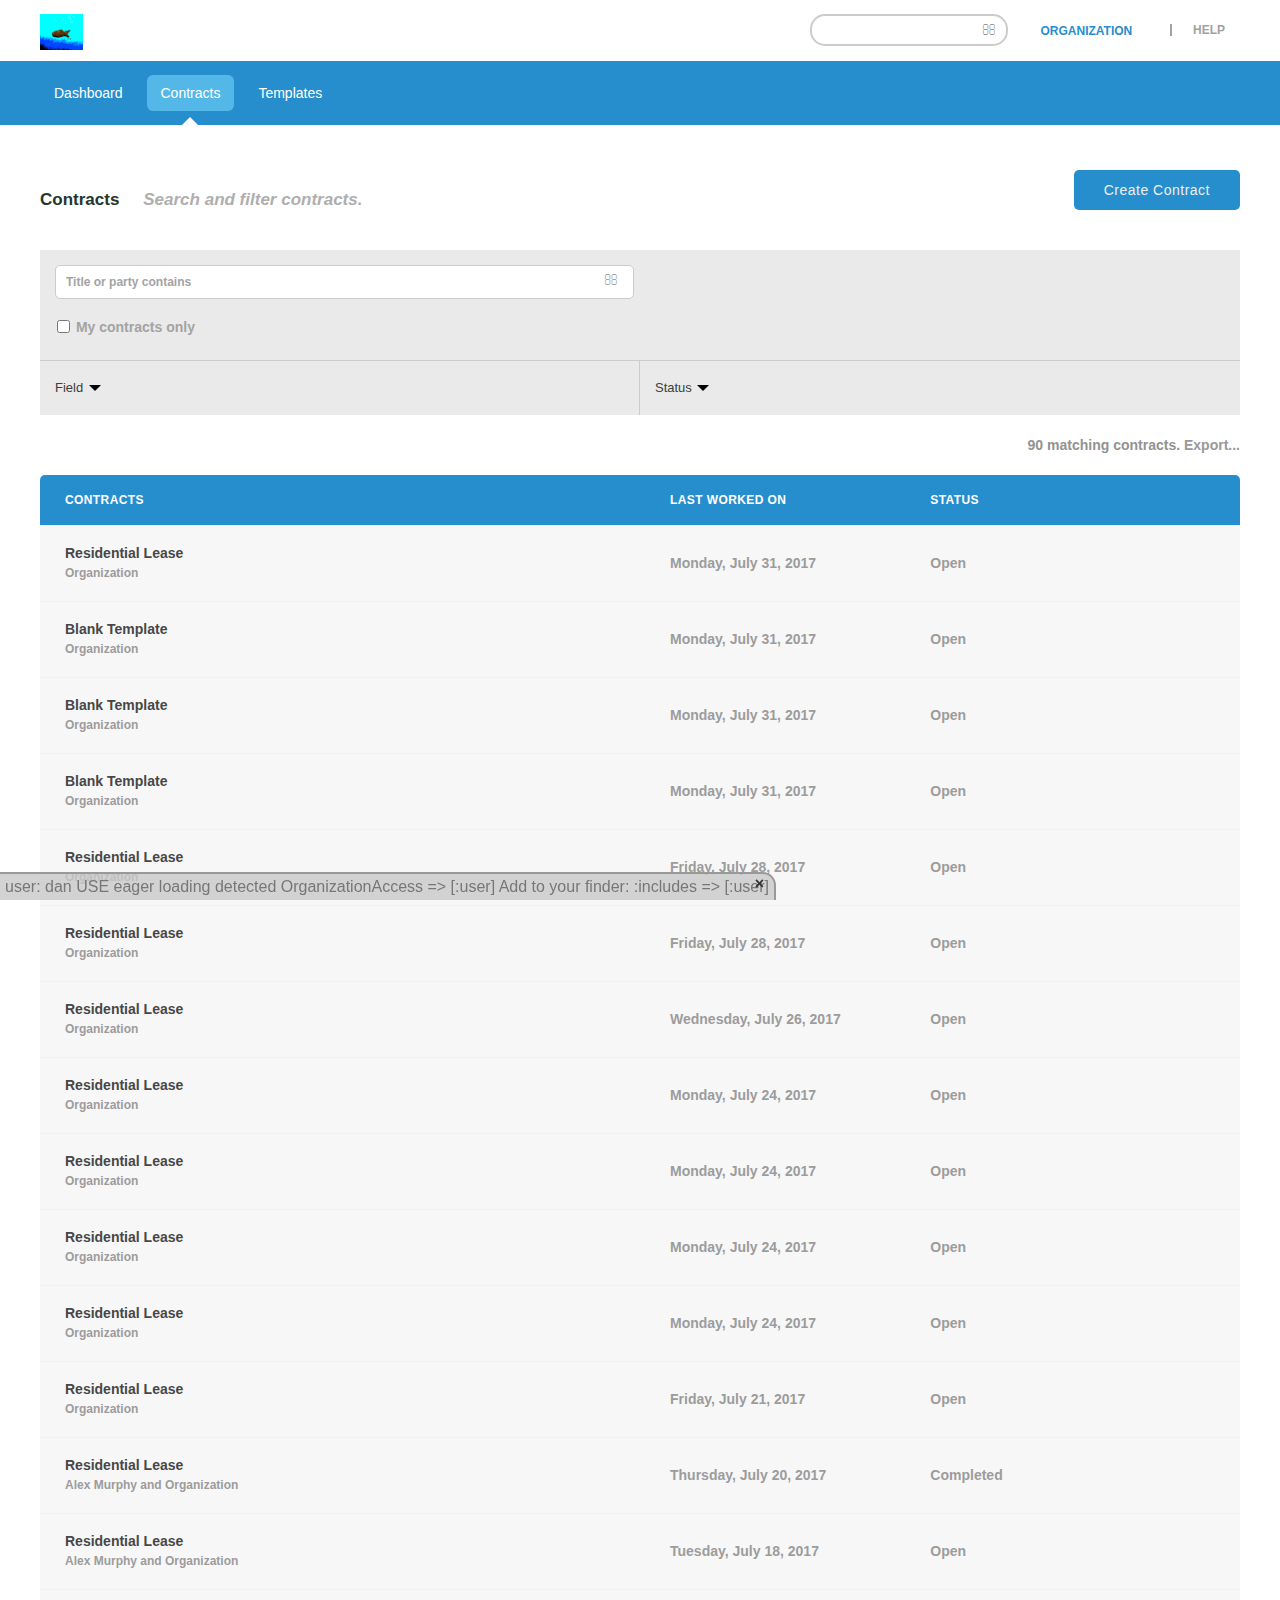
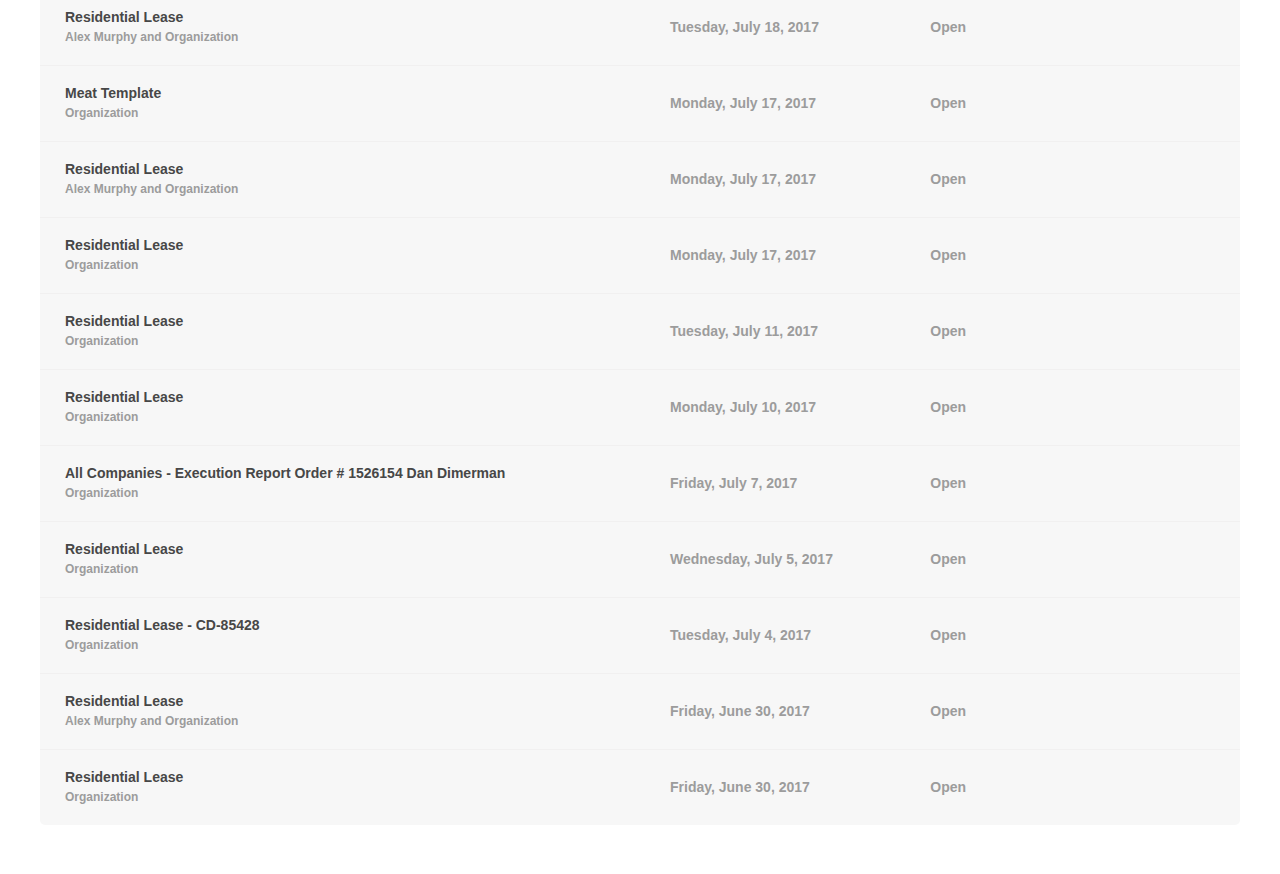
==== contracts.html @ bc1a0eb3 "initial commit" ====
<!DOCTYPE html>
<!-- saved from url=(0031)http://localhost:3000/contracts -->
<html id="ng-app" lang="en" ng-app="contractually" class="ng-scope"><head><meta http-equiv="Content-Type" content="text/html; charset=UTF-8"><style type="text/css">@charset "UTF-8";[ng\:cloak],[ng-cloak],[data-ng-cloak],[x-ng-cloak],.ng-cloak,.x-ng-cloak,.ng-hide{display:none !important;}ng\:form{display:block;}.ng-animate-block-transitions{transition:0s all!important;-webkit-transition:0s all!important;}.ng-hide-add-active,.ng-hide-remove{display:block!important;}</style>

<meta content="IE=Edge,chrome=1" http-equiv="X-UA-Compatible">
<meta content="width=device-width, initial-scale=1.0" name="viewport">
<title>Coupa Contract Collaboration</title>
<meta name="csrf-param" content="authenticity_token">
<meta name="csrf-token" content="5iyw6KSmhMo+k5lxHiqJeVQd/6Vxtf/HXqzZ+9kqFIGAzz+XAUWPQqJP81t6DpCz04HaRT69spn5I6icUEzjyA==">
<!-- Le HTML5 shim, for IE6-8 support of HTML elements -->
<!--[if lt IE 9]>
<script src="/assets/polyfills/ie8-961c6445470745534ad43231abb01e924c5a9e8779dc4fee0d0efc9d87527838.js"></script>
<![endif]-->
<link rel="stylesheet" media="all" href="./contracts_files/application-905937589318bfd2453a304a5d1a0ec7b67118e41635e901e00dc846d35624dd.css">

<!--[if IE 8]><style>.hide-ie8 { display:none !important; }</style><![endif]-->

<style>
  .fa-question-circle { display: none !important; }
</style>
<script>
  window.RAILS_ENV = "development";
</script>

<style>.cke{visibility:hidden;}</style></head>
<body class="" style="">
<script>
//<![CDATA[

        (function() {

          if(window._contractuallyJSON === undefined) {
            window._contractuallyJSON = {};
          }
          window._contractuallyJSON.serialized_feature_flags = {"standalone":false,"create_contract_button":true,"save_share_improvements":false,"default_to_supplier_on_external_invite":true,"accept_reject_changes":true,"r19_private_comments":true};

        })();
      
//]]>
</script>
<style>
  #fields-panel { top: 170px; }
</style>
<div class="header-coupa">
<div class="navbar navbar-top">
<div class="navbar-inner">
<div class="container-fluid">
<a class="brand" href="https://clm-test.coupadev.com/"><img alt="Coupa Contract Collaboration" src="./contracts_files/poopfish.png"></a>
<div class="pull-right">
<ul class="nav">
<li>
<form class="navbar-search ng-pristine ng-valid" action="http://localhost:3000/contracts" accept-charset="UTF-8" method="get"><input name="utf8" type="hidden" value="✓">
<input type="text" name="q" id="q" class="search-query text-padding-icon">
<span class="in-textbox">
<i class="fa fa-search"></i>
</span>
</form>

</li>
<li class="my-gravatar dropdown" id="organization-dropdown">
<a class="dropdown-toggle" data-hover="dropdown" data-toggle="dropdown" href="javascript:void(0)" id="header-menu">
<span id="current-organization-name">Organization</span>
<span class="fa fa-chevron-down"></span>
</a>
<ul aria-labelledby="organizationMenu" class="dropdown-menu pull-right dropdown-highlighted-on-top" role="menu">
<li class="highlighted">
<a class="current-organization" href="http://localhost:3000/contracts#" tabindex="-1">
<span class="fa fa-check"></span>
Organization
</a>
</li>
<li class="divider"></li>
<li>
<a href="http://localhost:3000/admin" tabindex="-1">
<span class="fa fa-glass"></span>
Coupa Support
</a>
</li>
<li>
<a href="http://localhost:3000/users/user_settings" tabindex="-1">
<span class="fa fa-user"></span>
Profile
</a>
</li>
<li>
<a href="http://localhost:3000/organizations/2/organization_settings" tabindex="-1">
<span class="fa fa-cog"></span>
Organization
</a>
</li>
<li>
<a href="http://localhost:3000/logout" tabindex="-1">
<span class="fa fa-power-off"></span>
Log Out
</a>
</li>
</ul>

</li>
<li class="help-divider"></li>
<li class="dropdown" id="help-dropdown">
<a class="dropdown-toggle help" data-hover="dropdown" data-toggle="dropdown" href="javascript:void(0)">
HELP
</a>
<ul class="dropdown-menu pull-right dropdown-highlighted-on-top" role="menu">
<li>
<a target="_blank" href="https://clm-test.coupadev.com/help/auth_link">Coupa Help</a>
</li>
<li>
<a href="https://clm-test.coupadev.com/ask">Ask an Expert</a>
</li>
</ul>
</li>
</ul>
</div>
</div>
</div>
</div>
<div class="navbar navbar-bottom">
<div class="navbar-inner">
<div class="container-fluid">
<ul class="nav links">
<li class="">
<a href="http://localhost:3000/contracts/dashboard">Dashboard</a>
</li>
<li class="active">
<a href="http://localhost:3000/contracts">Contracts</a>
</li>
<li class="">
<a href="http://localhost:3000/templates">Templates</a>
</li>
</ul>
</div>
</div>
</div>
</div>

<div class="content-full" id="content">

<script>
//<![CDATA[

        (function() {

          if(window._contractuallyJSON === undefined) {
            window._contractuallyJSON = {};
          }
          window._contractuallyJSON.serialized_filters = [];

        })();
      
//]]>
</script>
<div ng-controller="ContractsIndexCtrl" class="ng-scope">
<div alerts="alerts" class="ng-isolate-scope"><!-- ngRepeat: alert in alerts.alerts --></div>
<div class="row-fluid">
<div class="span8">
<div class="header-with-info">
<h1>Contracts</h1>
<h2>Search and filter contracts.</h2>
</div>
</div>
<div class="span4 text-right">
<a class="btn btn-primary" id="new-contract-button" href="http://localhost:3000/templates/select">Create Contract</a>

</div>
</div>
<div class="filters">
<div class="row-fluid">
<div class="span10">
<div class="filter-row filter-tag-row ng-hide" ng-show="(currentFilterSet.filters | doesNotMatch:&#39;my_contracts&#39;:&#39;criteria_type&#39;).length">
<!-- ngRepeat: condition in (currentFilterSet.filters | doesNotMatch:'my_contracts':'criteria_type') -->
<a class="btn btn-danger btn-clear ng-hide" ng-click="removeAllConditions()" ng-show="currentFilterSet.filters.length &gt; 1">
Clear
</a>
<span bootstrap-dropdown="" class="save-filter ng-scope" filter-saver=""><span class="dropdown" ng-show="currentFilterSet.filters.length">
<a class="btn btn-primary btn-save dropdown-toggle ng-binding" data-click="dropdown" data-toggle="dropdown" href="javascript:void(0)">
Save
</a>
<ul class="dropdown-menu" id="save-filter-ui" role="menu">
<li class="no-link">
<form ng-submit="saveCurrent();" class="ng-pristine ng-invalid ng-invalid-required">
<label class="ng-binding">
Save current filter (1 conditions)
</label>
<input name="newFilterSetName" ng-model="newFilterSet.name" ng-required="true" placeholder="Filter name" type="text" class="ng-pristine ng-invalid ng-invalid-required" required="required">
<button class="btn btn-primary btn-small ng-binding" type="submit">Save</button>
<label class="ng-binding">
<input class="alert ng-pristine ng-valid" ng-model="newFilterSet.alert" type="checkbox">
Alert me when new contracts match this filter
</label>
</form>
</li>
</ul>
</span></span>
</div>
<div class="search-row">
<div class="filter-cell">
<span ng-show="loadingTracker.active()" class="ng-hide">
<img alt="Loading..." class="ajax-loader" src="./contracts_files/ajax-loader-white-43a526a07a078d736e5c9d67d8479dd54072b7e5c6ddd2cd466f86a086e49ef5.gif">
</span>
<span ng-show="!loadingTracker.active()" class="">
<i class="fa fa-search"></i>
</span>
<span action="add" add-condition="addCondition(condition)" class="pull-left text-search ng-isolate-scope" placeholder="Title or party contains" text-search=""><form ng-submit="submit()" class="ng-pristine ng-valid">
<input class="contracts-search-text text-padding-icon ng-pristine ng-valid" id="contracts-search-text" ng-model="searchString" placeholder="Title or party contains" type="text">
<button class="btn btn-primary btn-small ng-hide" ng-show="action == &#39;edit&#39;" type="submit">
Apply
</button>
</form></span>
</div>
<div class="my-contracts-filter ng-isolate-scope" get-singleton-condition="getSingletonCondition(type)" my-contracts-filter="" ontoggle="loadContracts" update-singleton-condition="updateSingletonCondition(type,condition)"><div class="my-contracts highlight" ng-click="toggle()">
<input name="my-contracts" ng-checked="condition.value" type="checkbox">
<label class="ng-binding">My contracts only</label>
<a class="icon-top-right" href="http://support.contractual.ly/article/204-how-do-i-filter-the-contracts-list-to-show-my-contracts" target="_blank">
<span class="fa fa-question-circle"></span>
</a>
</div></div>
</div>
</div>
<div class="span2">
<div bootstrap-dropdown="" class="filter-list pull-right ng-scope ng-hide" filter-chooser="" ng-show="savedFilterSets.length"><span class="dropdown ng-hide" ng-show="savedFilterSets.length">
<a class="dropdown-toggle" data-hover="dropdown" data-toggle="dropdown" href="javascript:void(0)">
<span class="ng-binding">Saved filters</span>
<span class="fa fa-chevron-down"></span>
</a>
<ul class="dropdown-menu pull-right" id="saved-filter-list" role="menu">
<!-- ngRepeat: filterSet in savedFilterSets | orderBy:'name' -->
</ul>
</span></div>
</div>
</div>
<div class="filter-row-seperator"></div>
<div class="row-fluid no-space filter-row">
<div class="span6 no-space filter-cell filter">
<span class="dropdown">
<a class="dropdown-toggle" data-click="dropdown" data-toggle="dropdown" href="javascript:void(0)">
Field
<span class="caret"></span>
</a>
<ul class="dropdown-menu dropdown-ui">
<div action="add" add-condition="addCondition(condition)" field-filter="" class="ng-isolate-scope"><form ng-submit="submit()" class="ng-pristine ng-valid">
<li>
<label for="fieldName" class="ng-binding">Field Name</label>
<div class="full-width-wrapper typeahead-wrapper">
<input autocomplete="off" class="full-width ng-pristine ng-valid" id="fieldName" name="fieldName" ng-model="field" type="text" typeahead-loading="isLoading" typeahead-no-results="noResults" typeahead-template-url="contract_search/filters/field_filter_list_item.html" typeahead-wait-ms="400" typeahead="field as field.name for field in getContractFields($viewValue)| matches:$viewValue:&#39;name&#39; | orderBy:&#39;name&#39; | add_numeric_indexes"><ul class="typeahead dropdown-menu ng-isolate-scope" ng-style="{display: isOpen()&amp;&amp;&#39;block&#39; || &#39;none&#39;, top: position.top+&#39;px&#39;, left: position.left+&#39;px&#39;}" matches="matches" active="activeIdx" select="select(activeIdx)" query="query" position="position" template-url="contract_search/filters/field_filter_list_item.html" style="display: none;">
    <!-- ngRepeat: match in matches -->
</ul>
<div class="loading ng-hide" ng-show="!!isLoading">
<img alt="Loading..." class="ajax-loader" src="./contracts_files/ajax-loader-white-43a526a07a078d736e5c9d67d8479dd54072b7e5c6ddd2cd466f86a086e49ef5.gif">
<small class="ng-binding">Searching...</small>

</div>
<div class="no-results ng-hide" ng-show="!!noResults">
<small class="ng-binding">No Results</small>
</div>
</div>
</li>
<div class="extra-spacing" ng-switch="field.type_name">
<!-- ngSwitchWhen: text -->
<!-- ngSwitchWhen: date -->
<!-- ngSwitchWhen: number -->
<!-- ngSwitchWhen: currency -->
<!-- ngSwitchWhen: checkbox -->
<!-- ngSwitchWhen: dropdown -->
</div>
<div ng-show="isValid" class="ng-hide">
<button class="btn btn-primary btn-small" type="submit">
<span ng-show="action == &#39;add&#39;" class="ng-binding">Add</span>
<span ng-show="action == &#39;edit&#39;" class="ng-binding ng-hide">Apply</span>
</button>
</div>
</form></div>
</ul>
</span>
</div>
<div class="span6 no-space filter-cell filter" id="filter-state">
<span class="dropdown">
<a class="dropdown-toggle" data-click="dropdown" data-toggle="dropdown" href="javascript:void(0)">
Status
<span class="caret"></span>
</a>
<ul class="dropdown-menu">
<div action="add" criteria-type="state" get-singleton-condition="getSingletonCondition(type)" multi-select-filter="" options="states" update-singleton-condition="updateSingletonCondition(type,condition)" class="ng-isolate-scope"><div class="multi-select">
<!-- ngRepeat: option in options --><li ng-repeat="option in options" class="ng-scope">
<a href="javascript:void(0)" ng-click="toggleOption(option)">
<span class="ng-binding">
Open
<div class="fa fa-check ng-hide" ng-show="option.selected"></div>
</span>
</a>
</li><!-- end ngRepeat: option in options --><li ng-repeat="option in options" class="ng-scope">
<a href="javascript:void(0)" ng-click="toggleOption(option)">
<span class="ng-binding">
Signing
<div class="fa fa-check ng-hide" ng-show="option.selected"></div>
</span>
</a>
</li><!-- end ngRepeat: option in options --><li ng-repeat="option in options" class="ng-scope">
<a href="javascript:void(0)" ng-click="toggleOption(option)">
<span class="ng-binding">
Completed
<div class="fa fa-check ng-hide" ng-show="option.selected"></div>
</span>
</a>
</li><!-- end ngRepeat: option in options --><li ng-repeat="option in options" class="ng-scope">
<a href="javascript:void(0)" ng-click="toggleOption(option)">
<span class="ng-binding">
Canceled
<div class="fa fa-check ng-hide" ng-show="option.selected"></div>
</span>
</a>
</li><!-- end ngRepeat: option in options -->
</div></div>
</ul>
</span>
</div>
</div>
</div>
<div class="table-prelude" ng-show="!loadingTracker.active() &amp;&amp; currentFilterSet.filters.length &gt; 0">
<span class="pull-right ng-binding">
90 matching
<span count="totalEntries" ng-pluralize="" when="{1: &#39;contract.&#39;, &#39;other&#39;: &#39;contracts.&#39;}">contracts.</span>
<a href="javascript:void(0)" ng-click="exportContracts()" ng-show="contracts.length &gt; 0" class="">
Export...
</a>
</span>
</div>
<div class="table-prelude ng-hide" ng-show="!loadingTracker.active() &amp;&amp; currentFilterSet.filters.length === 0">
<span class="pull-right">
<a href="javascript:void(0)" ng-click="exportContracts()" ng-show="contracts.length &gt; 0" class="">
Export...
</a>
</span>
</div>
<table class="table table-bordered table-no-vertical-border table-detailed table-hover" id="contract-list">
<thead>
<tr>
<th>Contracts</th>
<th>Last Worked On</th>
<th>Status</th>
<!-- ngRepeat: field in fieldCols -->
<th class="hover-icons"></th>
</tr>
</thead>
<tbody infinite-scroll-disabled="loadingTracker.active()" infinite-scroll-distance="0.5" infinite-scroll="loadMoreContracts()">
<!-- ngRepeat: contract in contracts --><tr ng-repeat="contract in contracts" row-link="" class="ng-scope rowlink">
<td>
<strong>
Residential Lease
</strong>
<p class="muted ng-binding" ng-bind-html="contract.parties | to_sentence:&#39;legal_entity_name&#39; | highlight:highlightedPhrases">Organization</p>
</td>
<td class="muted muted-normal-size ng-binding">Monday, July 31, 2017</td>
<td class="muted muted-normal-size">
<span ng-switch="" on="contract.state">
<!-- ngSwitchWhen: completed -->
<!-- ngSwitchWhen: canceled -->
<!-- ngSwitchWhen: signed -->
<!-- ngSwitchDefault:  --><span ng-switch-default="" class="ng-scope">
Open
</span>
</span>
</td>
<!-- ngRepeat: field in fieldCols -->
<td class="hover-icons nolink">
<a ng-href="/contracts/bsc87/edit" ng-show="contract.editable" href="http://localhost:3000/contracts/bsc87/edit" class="">
<span class="fa fa-pencil"></span>
</a>
</td>
</tr><!-- end ngRepeat: contract in contracts --><tr ng-repeat="contract in contracts" row-link="" class="ng-scope rowlink">
<td>
<strong>
Blank Template
</strong>
<p class="muted ng-binding" ng-bind-html="contract.parties | to_sentence:&#39;legal_entity_name&#39; | highlight:highlightedPhrases">Organization</p>
</td>
<td class="muted muted-normal-size ng-binding">Monday, July 31, 2017</td>
<td class="muted muted-normal-size">
<span ng-switch="" on="contract.state">
<!-- ngSwitchWhen: completed -->
<!-- ngSwitchWhen: canceled -->
<!-- ngSwitchWhen: signed -->
<!-- ngSwitchDefault:  --><span ng-switch-default="" class="ng-scope">
Open
</span>
</span>
</td>
<!-- ngRepeat: field in fieldCols -->
<td class="hover-icons nolink">
<a ng-href="/contracts/bsc86/edit" ng-show="contract.editable" href="http://localhost:3000/contracts/bsc86/edit" class="">
<span class="fa fa-pencil"></span>
</a>
</td>
</tr><!-- end ngRepeat: contract in contracts --><tr ng-repeat="contract in contracts" row-link="" class="ng-scope rowlink">
<td>
<strong>
Blank Template
</strong>
<p class="muted ng-binding" ng-bind-html="contract.parties | to_sentence:&#39;legal_entity_name&#39; | highlight:highlightedPhrases">Organization</p>
</td>
<td class="muted muted-normal-size ng-binding">Monday, July 31, 2017</td>
<td class="muted muted-normal-size">
<span ng-switch="" on="contract.state">
<!-- ngSwitchWhen: completed -->
<!-- ngSwitchWhen: canceled -->
<!-- ngSwitchWhen: signed -->
<!-- ngSwitchDefault:  --><span ng-switch-default="" class="ng-scope">
Open
</span>
</span>
</td>
<!-- ngRepeat: field in fieldCols -->
<td class="hover-icons nolink">
<a ng-href="/contracts/bsc85/edit" ng-show="contract.editable" href="http://localhost:3000/contracts/bsc85/edit" class="">
<span class="fa fa-pencil"></span>
</a>
</td>
</tr><!-- end ngRepeat: contract in contracts --><tr ng-repeat="contract in contracts" row-link="" class="ng-scope rowlink">
<td>
<strong>
Blank Template
</strong>
<p class="muted ng-binding" ng-bind-html="contract.parties | to_sentence:&#39;legal_entity_name&#39; | highlight:highlightedPhrases">Organization</p>
</td>
<td class="muted muted-normal-size ng-binding">Monday, July 31, 2017</td>
<td class="muted muted-normal-size">
<span ng-switch="" on="contract.state">
<!-- ngSwitchWhen: completed -->
<!-- ngSwitchWhen: canceled -->
<!-- ngSwitchWhen: signed -->
<!-- ngSwitchDefault:  --><span ng-switch-default="" class="ng-scope">
Open
</span>
</span>
</td>
<!-- ngRepeat: field in fieldCols -->
<td class="hover-icons nolink">
<a ng-href="/contracts/bsc84/edit" ng-show="contract.editable" href="http://localhost:3000/contracts/bsc84/edit" class="">
<span class="fa fa-pencil"></span>
</a>
</td>
</tr><!-- end ngRepeat: contract in contracts --><tr ng-repeat="contract in contracts" row-link="" class="ng-scope rowlink">
<td>
<strong>
Residential Lease
</strong>
<p class="muted ng-binding" ng-bind-html="contract.parties | to_sentence:&#39;legal_entity_name&#39; | highlight:highlightedPhrases">Organization</p>
</td>
<td class="muted muted-normal-size ng-binding">Friday, July 28, 2017</td>
<td class="muted muted-normal-size">
<span ng-switch="" on="contract.state">
<!-- ngSwitchWhen: completed -->
<!-- ngSwitchWhen: canceled -->
<!-- ngSwitchWhen: signed -->
<!-- ngSwitchDefault:  --><span ng-switch-default="" class="ng-scope">
Open
</span>
</span>
</td>
<!-- ngRepeat: field in fieldCols -->
<td class="hover-icons nolink">
<a ng-href="/contracts/bsc83/edit" ng-show="contract.editable" href="http://localhost:3000/contracts/bsc83/edit" class="">
<span class="fa fa-pencil"></span>
</a>
</td>
</tr><!-- end ngRepeat: contract in contracts --><tr ng-repeat="contract in contracts" row-link="" class="ng-scope rowlink">
<td>
<strong>
Residential Lease
</strong>
<p class="muted ng-binding" ng-bind-html="contract.parties | to_sentence:&#39;legal_entity_name&#39; | highlight:highlightedPhrases">Organization</p>
</td>
<td class="muted muted-normal-size ng-binding">Friday, July 28, 2017</td>
<td class="muted muted-normal-size">
<span ng-switch="" on="contract.state">
<!-- ngSwitchWhen: completed -->
<!-- ngSwitchWhen: canceled -->
<!-- ngSwitchWhen: signed -->
<!-- ngSwitchDefault:  --><span ng-switch-default="" class="ng-scope">
Open
</span>
</span>
</td>
<!-- ngRepeat: field in fieldCols -->
<td class="hover-icons nolink">
<a ng-href="/contracts/bsc82/edit" ng-show="contract.editable" href="http://localhost:3000/contracts/bsc82/edit" class="">
<span class="fa fa-pencil"></span>
</a>
</td>
</tr><!-- end ngRepeat: contract in contracts --><tr ng-repeat="contract in contracts" row-link="" class="ng-scope rowlink">
<td>
<strong>
Residential Lease
</strong>
<p class="muted ng-binding" ng-bind-html="contract.parties | to_sentence:&#39;legal_entity_name&#39; | highlight:highlightedPhrases">Organization</p>
</td>
<td class="muted muted-normal-size ng-binding">Wednesday, July 26, 2017</td>
<td class="muted muted-normal-size">
<span ng-switch="" on="contract.state">
<!-- ngSwitchWhen: completed -->
<!-- ngSwitchWhen: canceled -->
<!-- ngSwitchWhen: signed -->
<!-- ngSwitchDefault:  --><span ng-switch-default="" class="ng-scope">
Open
</span>
</span>
</td>
<!-- ngRepeat: field in fieldCols -->
<td class="hover-icons nolink">
<a ng-href="/contracts/bsc81/edit" ng-show="contract.editable" href="http://localhost:3000/contracts/bsc81/edit" class="">
<span class="fa fa-pencil"></span>
</a>
</td>
</tr><!-- end ngRepeat: contract in contracts --><tr ng-repeat="contract in contracts" row-link="" class="ng-scope rowlink">
<td>
<strong>
Residential Lease
</strong>
<p class="muted ng-binding" ng-bind-html="contract.parties | to_sentence:&#39;legal_entity_name&#39; | highlight:highlightedPhrases">Organization</p>
</td>
<td class="muted muted-normal-size ng-binding">Monday, July 24, 2017</td>
<td class="muted muted-normal-size">
<span ng-switch="" on="contract.state">
<!-- ngSwitchWhen: completed -->
<!-- ngSwitchWhen: canceled -->
<!-- ngSwitchWhen: signed -->
<!-- ngSwitchDefault:  --><span ng-switch-default="" class="ng-scope">
Open
</span>
</span>
</td>
<!-- ngRepeat: field in fieldCols -->
<td class="hover-icons nolink">
<a ng-href="/contracts/bsc80/edit" ng-show="contract.editable" href="http://localhost:3000/contracts/bsc80/edit" class="">
<span class="fa fa-pencil"></span>
</a>
</td>
</tr><!-- end ngRepeat: contract in contracts --><tr ng-repeat="contract in contracts" row-link="" class="ng-scope rowlink">
<td>
<strong>
Residential Lease
</strong>
<p class="muted ng-binding" ng-bind-html="contract.parties | to_sentence:&#39;legal_entity_name&#39; | highlight:highlightedPhrases">Organization</p>
</td>
<td class="muted muted-normal-size ng-binding">Monday, July 24, 2017</td>
<td class="muted muted-normal-size">
<span ng-switch="" on="contract.state">
<!-- ngSwitchWhen: completed -->
<!-- ngSwitchWhen: canceled -->
<!-- ngSwitchWhen: signed -->
<!-- ngSwitchDefault:  --><span ng-switch-default="" class="ng-scope">
Open
</span>
</span>
</td>
<!-- ngRepeat: field in fieldCols -->
<td class="hover-icons nolink">
<a ng-href="/contracts/bsc7z/edit" ng-show="contract.editable" href="http://localhost:3000/contracts/bsc7z/edit" class="">
<span class="fa fa-pencil"></span>
</a>
</td>
</tr><!-- end ngRepeat: contract in contracts --><tr ng-repeat="contract in contracts" row-link="" class="ng-scope rowlink">
<td>
<strong>
Residential Lease
</strong>
<p class="muted ng-binding" ng-bind-html="contract.parties | to_sentence:&#39;legal_entity_name&#39; | highlight:highlightedPhrases">Organization</p>
</td>
<td class="muted muted-normal-size ng-binding">Monday, July 24, 2017</td>
<td class="muted muted-normal-size">
<span ng-switch="" on="contract.state">
<!-- ngSwitchWhen: completed -->
<!-- ngSwitchWhen: canceled -->
<!-- ngSwitchWhen: signed -->
<!-- ngSwitchDefault:  --><span ng-switch-default="" class="ng-scope">
Open
</span>
</span>
</td>
<!-- ngRepeat: field in fieldCols -->
<td class="hover-icons nolink">
<a ng-href="/contracts/bsc7y/edit" ng-show="contract.editable" href="http://localhost:3000/contracts/bsc7y/edit" class="">
<span class="fa fa-pencil"></span>
</a>
</td>
</tr><!-- end ngRepeat: contract in contracts --><tr ng-repeat="contract in contracts" row-link="" class="ng-scope rowlink">
<td>
<strong>
Residential Lease
</strong>
<p class="muted ng-binding" ng-bind-html="contract.parties | to_sentence:&#39;legal_entity_name&#39; | highlight:highlightedPhrases">Organization</p>
</td>
<td class="muted muted-normal-size ng-binding">Monday, July 24, 2017</td>
<td class="muted muted-normal-size">
<span ng-switch="" on="contract.state">
<!-- ngSwitchWhen: completed -->
<!-- ngSwitchWhen: canceled -->
<!-- ngSwitchWhen: signed -->
<!-- ngSwitchDefault:  --><span ng-switch-default="" class="ng-scope">
Open
</span>
</span>
</td>
<!-- ngRepeat: field in fieldCols -->
<td class="hover-icons nolink">
<a ng-href="/contracts/bsc7q/edit" ng-show="contract.editable" href="http://localhost:3000/contracts/bsc7q/edit" class="">
<span class="fa fa-pencil"></span>
</a>
</td>
</tr><!-- end ngRepeat: contract in contracts --><tr ng-repeat="contract in contracts" row-link="" class="ng-scope rowlink">
<td>
<strong>
Residential Lease
</strong>
<p class="muted ng-binding" ng-bind-html="contract.parties | to_sentence:&#39;legal_entity_name&#39; | highlight:highlightedPhrases">Organization</p>
</td>
<td class="muted muted-normal-size ng-binding">Friday, July 21, 2017</td>
<td class="muted muted-normal-size">
<span ng-switch="" on="contract.state">
<!-- ngSwitchWhen: completed -->
<!-- ngSwitchWhen: canceled -->
<!-- ngSwitchWhen: signed -->
<!-- ngSwitchDefault:  --><span ng-switch-default="" class="ng-scope">
Open
</span>
</span>
</td>
<!-- ngRepeat: field in fieldCols -->
<td class="hover-icons nolink">
<a ng-href="/contracts/bsc7x/edit" ng-show="contract.editable" href="http://localhost:3000/contracts/bsc7x/edit" class="">
<span class="fa fa-pencil"></span>
</a>
</td>
</tr><!-- end ngRepeat: contract in contracts --><tr ng-repeat="contract in contracts" row-link="" class="ng-scope rowlink">
<td>
<strong>
Residential Lease
</strong>
<p class="muted ng-binding" ng-bind-html="contract.parties | to_sentence:&#39;legal_entity_name&#39; | highlight:highlightedPhrases">Alex Murphy and Organization</p>
</td>
<td class="muted muted-normal-size ng-binding">Thursday, July 20, 2017</td>
<td class="muted muted-normal-size">
<span ng-switch="" on="contract.state">
<!-- ngSwitchWhen: completed --><span ng-switch-when="completed" class="ng-scope">
Completed
</span>
<!-- ngSwitchWhen: canceled -->
<!-- ngSwitchWhen: signed -->
<!-- ngSwitchDefault:  -->
</span>
</td>
<!-- ngRepeat: field in fieldCols -->
<td class="hover-icons nolink">
<a ng-href="/contracts/bsc7w/edit" ng-show="contract.editable" href="http://localhost:3000/contracts/bsc7w/edit" class="ng-hide">
<span class="fa fa-pencil"></span>
</a>
</td>
</tr><!-- end ngRepeat: contract in contracts --><tr ng-repeat="contract in contracts" row-link="" class="ng-scope rowlink">
<td>
<strong>
Residential Lease
</strong>
<p class="muted ng-binding" ng-bind-html="contract.parties | to_sentence:&#39;legal_entity_name&#39; | highlight:highlightedPhrases">Alex Murphy and Organization</p>
</td>
<td class="muted muted-normal-size ng-binding">Tuesday, July 18, 2017</td>
<td class="muted muted-normal-size">
<span ng-switch="" on="contract.state">
<!-- ngSwitchWhen: completed -->
<!-- ngSwitchWhen: canceled -->
<!-- ngSwitchWhen: signed -->
<!-- ngSwitchDefault:  --><span ng-switch-default="" class="ng-scope">
Open
</span>
</span>
</td>
<!-- ngRepeat: field in fieldCols -->
<td class="hover-icons nolink">
<a ng-href="/contracts/bsc7v/edit" ng-show="contract.editable" href="http://localhost:3000/contracts/bsc7v/edit" class="">
<span class="fa fa-pencil"></span>
</a>
</td>
</tr><!-- end ngRepeat: contract in contracts --><tr ng-repeat="contract in contracts" row-link="" class="ng-scope rowlink">
<td>
<strong>
Residential Lease
</strong>
<p class="muted ng-binding" ng-bind-html="contract.parties | to_sentence:&#39;legal_entity_name&#39; | highlight:highlightedPhrases">Alex Murphy and Organization</p>
</td>
<td class="muted muted-normal-size ng-binding">Tuesday, July 18, 2017</td>
<td class="muted muted-normal-size">
<span ng-switch="" on="contract.state">
<!-- ngSwitchWhen: completed -->
<!-- ngSwitchWhen: canceled -->
<!-- ngSwitchWhen: signed -->
<!-- ngSwitchDefault:  --><span ng-switch-default="" class="ng-scope">
Open
</span>
</span>
</td>
<!-- ngRepeat: field in fieldCols -->
<td class="hover-icons nolink">
<a ng-href="/contracts/bsc7u/edit" ng-show="contract.editable" href="http://localhost:3000/contracts/bsc7u/edit" class="">
<span class="fa fa-pencil"></span>
</a>
</td>
</tr><!-- end ngRepeat: contract in contracts --><tr ng-repeat="contract in contracts" row-link="" class="ng-scope rowlink">
<td>
<strong>
Meat Template
</strong>
<p class="muted ng-binding" ng-bind-html="contract.parties | to_sentence:&#39;legal_entity_name&#39; | highlight:highlightedPhrases">Organization</p>
</td>
<td class="muted muted-normal-size ng-binding">Monday, July 17, 2017</td>
<td class="muted muted-normal-size">
<span ng-switch="" on="contract.state">
<!-- ngSwitchWhen: completed -->
<!-- ngSwitchWhen: canceled -->
<!-- ngSwitchWhen: signed -->
<!-- ngSwitchDefault:  --><span ng-switch-default="" class="ng-scope">
Open
</span>
</span>
</td>
<!-- ngRepeat: field in fieldCols -->
<td class="hover-icons nolink">
<a ng-href="/contracts/bsc7t/edit" ng-show="contract.editable" href="http://localhost:3000/contracts/bsc7t/edit" class="">
<span class="fa fa-pencil"></span>
</a>
</td>
</tr><!-- end ngRepeat: contract in contracts --><tr ng-repeat="contract in contracts" row-link="" class="ng-scope rowlink">
<td>
<strong>
Residential Lease
</strong>
<p class="muted ng-binding" ng-bind-html="contract.parties | to_sentence:&#39;legal_entity_name&#39; | highlight:highlightedPhrases">Alex Murphy and Organization</p>
</td>
<td class="muted muted-normal-size ng-binding">Monday, July 17, 2017</td>
<td class="muted muted-normal-size">
<span ng-switch="" on="contract.state">
<!-- ngSwitchWhen: completed -->
<!-- ngSwitchWhen: canceled -->
<!-- ngSwitchWhen: signed -->
<!-- ngSwitchDefault:  --><span ng-switch-default="" class="ng-scope">
Open
</span>
</span>
</td>
<!-- ngRepeat: field in fieldCols -->
<td class="hover-icons nolink">
<a ng-href="/contracts/bsc7r/edit" ng-show="contract.editable" href="http://localhost:3000/contracts/bsc7r/edit" class="">
<span class="fa fa-pencil"></span>
</a>
</td>
</tr><!-- end ngRepeat: contract in contracts --><tr ng-repeat="contract in contracts" row-link="" class="ng-scope rowlink">
<td>
<strong>
Residential Lease
</strong>
<p class="muted ng-binding" ng-bind-html="contract.parties | to_sentence:&#39;legal_entity_name&#39; | highlight:highlightedPhrases">Organization</p>
</td>
<td class="muted muted-normal-size ng-binding">Monday, July 17, 2017</td>
<td class="muted muted-normal-size">
<span ng-switch="" on="contract.state">
<!-- ngSwitchWhen: completed -->
<!-- ngSwitchWhen: canceled -->
<!-- ngSwitchWhen: signed -->
<!-- ngSwitchDefault:  --><span ng-switch-default="" class="ng-scope">
Open
</span>
</span>
</td>
<!-- ngRepeat: field in fieldCols -->
<td class="hover-icons nolink">
<a ng-href="/contracts/bsc7s/edit" ng-show="contract.editable" href="http://localhost:3000/contracts/bsc7s/edit" class="">
<span class="fa fa-pencil"></span>
</a>
</td>
</tr><!-- end ngRepeat: contract in contracts --><tr ng-repeat="contract in contracts" row-link="" class="ng-scope rowlink">
<td>
<strong>
Residential Lease
</strong>
<p class="muted ng-binding" ng-bind-html="contract.parties | to_sentence:&#39;legal_entity_name&#39; | highlight:highlightedPhrases">Organization</p>
</td>
<td class="muted muted-normal-size ng-binding">Tuesday, July 11, 2017</td>
<td class="muted muted-normal-size">
<span ng-switch="" on="contract.state">
<!-- ngSwitchWhen: completed -->
<!-- ngSwitchWhen: canceled -->
<!-- ngSwitchWhen: signed -->
<!-- ngSwitchDefault:  --><span ng-switch-default="" class="ng-scope">
Open
</span>
</span>
</td>
<!-- ngRepeat: field in fieldCols -->
<td class="hover-icons nolink">
<a ng-href="/contracts/bsc7p/edit" ng-show="contract.editable" href="http://localhost:3000/contracts/bsc7p/edit" class="">
<span class="fa fa-pencil"></span>
</a>
</td>
</tr><!-- end ngRepeat: contract in contracts --><tr ng-repeat="contract in contracts" row-link="" class="ng-scope rowlink">
<td>
<strong>
Residential Lease
</strong>
<p class="muted ng-binding" ng-bind-html="contract.parties | to_sentence:&#39;legal_entity_name&#39; | highlight:highlightedPhrases">Organization</p>
</td>
<td class="muted muted-normal-size ng-binding">Monday, July 10, 2017</td>
<td class="muted muted-normal-size">
<span ng-switch="" on="contract.state">
<!-- ngSwitchWhen: completed -->
<!-- ngSwitchWhen: canceled -->
<!-- ngSwitchWhen: signed -->
<!-- ngSwitchDefault:  --><span ng-switch-default="" class="ng-scope">
Open
</span>
</span>
</td>
<!-- ngRepeat: field in fieldCols -->
<td class="hover-icons nolink">
<a ng-href="/contracts/bsc7m/edit" ng-show="contract.editable" href="http://localhost:3000/contracts/bsc7m/edit" class="">
<span class="fa fa-pencil"></span>
</a>
</td>
</tr><!-- end ngRepeat: contract in contracts --><tr ng-repeat="contract in contracts" row-link="" class="ng-scope rowlink">
<td>
<strong>
All Companies - Execution Report Order # 1526154 Dan Dimerman
</strong>
<p class="muted ng-binding" ng-bind-html="contract.parties | to_sentence:&#39;legal_entity_name&#39; | highlight:highlightedPhrases">Organization</p>
</td>
<td class="muted muted-normal-size ng-binding">Friday, July 7, 2017</td>
<td class="muted muted-normal-size">
<span ng-switch="" on="contract.state">
<!-- ngSwitchWhen: completed -->
<!-- ngSwitchWhen: canceled -->
<!-- ngSwitchWhen: signed -->
<!-- ngSwitchDefault:  --><span ng-switch-default="" class="ng-scope">
Open
</span>
</span>
</td>
<!-- ngRepeat: field in fieldCols -->
<td class="hover-icons nolink">
<a ng-href="/contracts/bsc7o/edit" ng-show="contract.editable" href="http://localhost:3000/contracts/bsc7o/edit" class="">
<span class="fa fa-pencil"></span>
</a>
</td>
</tr><!-- end ngRepeat: contract in contracts --><tr ng-repeat="contract in contracts" row-link="" class="ng-scope rowlink">
<td>
<strong>
Residential Lease
</strong>
<p class="muted ng-binding" ng-bind-html="contract.parties | to_sentence:&#39;legal_entity_name&#39; | highlight:highlightedPhrases">Organization</p>
</td>
<td class="muted muted-normal-size ng-binding">Wednesday, July 5, 2017</td>
<td class="muted muted-normal-size">
<span ng-switch="" on="contract.state">
<!-- ngSwitchWhen: completed -->
<!-- ngSwitchWhen: canceled -->
<!-- ngSwitchWhen: signed -->
<!-- ngSwitchDefault:  --><span ng-switch-default="" class="ng-scope">
Open
</span>
</span>
</td>
<!-- ngRepeat: field in fieldCols -->
<td class="hover-icons nolink">
<a ng-href="/contracts/bsc7n/edit" ng-show="contract.editable" href="http://localhost:3000/contracts/bsc7n/edit" class="">
<span class="fa fa-pencil"></span>
</a>
</td>
</tr><!-- end ngRepeat: contract in contracts --><tr ng-repeat="contract in contracts" row-link="" class="ng-scope rowlink">
<td>
<strong>
Residential Lease - CD-85428
</strong>
<p class="muted ng-binding" ng-bind-html="contract.parties | to_sentence:&#39;legal_entity_name&#39; | highlight:highlightedPhrases">Organization</p>
</td>
<td class="muted muted-normal-size ng-binding">Tuesday, July 4, 2017</td>
<td class="muted muted-normal-size">
<span ng-switch="" on="contract.state">
<!-- ngSwitchWhen: completed -->
<!-- ngSwitchWhen: canceled -->
<!-- ngSwitchWhen: signed -->
<!-- ngSwitchDefault:  --><span ng-switch-default="" class="ng-scope">
Open
</span>
</span>
</td>
<!-- ngRepeat: field in fieldCols -->
<td class="hover-icons nolink">
<a ng-href="/contracts/bsc7l/edit" ng-show="contract.editable" href="http://localhost:3000/contracts/bsc7l/edit" class="">
<span class="fa fa-pencil"></span>
</a>
</td>
</tr><!-- end ngRepeat: contract in contracts --><tr ng-repeat="contract in contracts" row-link="" class="ng-scope rowlink">
<td>
<strong>
Residential Lease
</strong>
<p class="muted ng-binding" ng-bind-html="contract.parties | to_sentence:&#39;legal_entity_name&#39; | highlight:highlightedPhrases">Alex Murphy and Organization</p>
</td>
<td class="muted muted-normal-size ng-binding">Friday, June 30, 2017</td>
<td class="muted muted-normal-size">
<span ng-switch="" on="contract.state">
<!-- ngSwitchWhen: completed -->
<!-- ngSwitchWhen: canceled -->
<!-- ngSwitchWhen: signed -->
<!-- ngSwitchDefault:  --><span ng-switch-default="" class="ng-scope">
Open
</span>
</span>
</td>
<!-- ngRepeat: field in fieldCols -->
<td class="hover-icons nolink">
<a ng-href="/contracts/bsc7h/edit" ng-show="contract.editable" href="http://localhost:3000/contracts/bsc7h/edit" class="">
<span class="fa fa-pencil"></span>
</a>
</td>
</tr><!-- end ngRepeat: contract in contracts --><tr ng-repeat="contract in contracts" row-link="" class="ng-scope rowlink">
<td>
<strong>
Residential Lease
</strong>
<p class="muted ng-binding" ng-bind-html="contract.parties | to_sentence:&#39;legal_entity_name&#39; | highlight:highlightedPhrases">Organization</p>
</td>
<td class="muted muted-normal-size ng-binding">Friday, June 30, 2017</td>
<td class="muted muted-normal-size">
<span ng-switch="" on="contract.state">
<!-- ngSwitchWhen: completed -->
<!-- ngSwitchWhen: canceled -->
<!-- ngSwitchWhen: signed -->
<!-- ngSwitchDefault:  --><span ng-switch-default="" class="ng-scope">
Open
</span>
</span>
</td>
<!-- ngRepeat: field in fieldCols -->
<td class="hover-icons nolink">
<a ng-href="/contracts/bsc7j/edit" ng-show="contract.editable" href="http://localhost:3000/contracts/bsc7j/edit" class="">
<span class="fa fa-pencil"></span>
</a>
</td>
</tr><!-- end ngRepeat: contract in contracts -->
<tr ng-hide="contracts.length || loadingTracker.active()" class="ng-hide">
<td class="nolink" colspan="5">
You don't have any contracts, or no contracts match your search.
</td>
</tr>
<tr ng-show="loadingTracker.active()" class="ng-hide">
<td class="nolink" colspan="5">
<img alt="Loading..." class="ajax-loader" src="./contracts_files/ajax-loader-white-43a526a07a078d736e5c9d67d8479dd54072b7e5c6ddd2cd466f86a086e49ef5.gif">
Loading contracts...
</td>
</tr>
</tbody>
</table>
<a href="javascript:void(0)" ng-click="disableMyContractsFilter()" ng-show="myContractsFilterEnabled()" class="ng-hide">
There may be matching contracts that are not shown because your filter is currently only showing My Contracts. Click here to search all contracts.
</a>
</div>

</div>

<script>
  document.contractually = {};
  var CKEDITOR_BASEPATH = '/assets/ckeditor/';
</script>
<script src="./contracts_files/application-eeded773d72816fb68c3769c1d3b7954d1bfb73f19bdd16393aed01ef2e5687c.js" crossorigin="true"></script>
<script>
  I18n.locale = "en";
</script>
<script>
//<![CDATA[

        (function() {

          if(window._contractuallyJSON === undefined) {
            window._contractuallyJSON = {};
          }
          window._contractuallyJSON.serialized_current_user = {"id":1,"name":"Org User","gravatar_hash":"9812be258f7b92cfa11496d3e0063c65","is_me":true,"org_admin":true};

        })();
      
//]]>
</script>
<script>
//<![CDATA[

        (function() {

          if(window._contractuallyJSON === undefined) {
            window._contractuallyJSON = {};
          }
          window._contractuallyJSON.serialized_current_organization = {"id":2,"name":"Organization","coupa_app_url":"https://clm-test.coupadev.com","num_users":6,"coupa_enabled":true};

        })();
      
//]]>
</script>



<div data-is-bullet-footer="" ondblclick="this.parentNode.removeChild(this);" style="position: fixed; bottom: 0pt; left: 0pt; cursor: pointer; border-style: solid; border-color: rgb(153, 153, 153);
 -moz-border-top-colors: none; -moz-border-right-colors: none; -moz-border-bottom-colors: none;
 -moz-border-left-colors: none; -moz-border-image: none; border-width: 2pt 2pt 0px 0px;
 padding: 3px 5px; border-radius: 0pt 10pt 0pt 0px; background: none repeat scroll 0% 0% rgba(200, 200, 200, 0.8);
 color: rgb(119, 119, 119); font-size: 16px; font-family: &#39;Arial&#39;, sans-serif; z-index:9999;"><span onclick="this.parentNode.remove()" style="position:absolute; right: 10px; top: 0px; font-weight: bold; color: #333;">×</span>user: dan  USE eager loading detected    OrganizationAccess =&gt; [:user]
  Add to your finder: :includes =&gt; [:user]</div>

<textarea tabindex="-1" style="position: absolute; top: -999px; left: 0px; right: auto; bottom: auto; border: 0px; box-sizing: content-box; word-wrap: break-word; overflow: hidden; height: 0px !important; min-height: 0px !important;"></textarea></body></html>
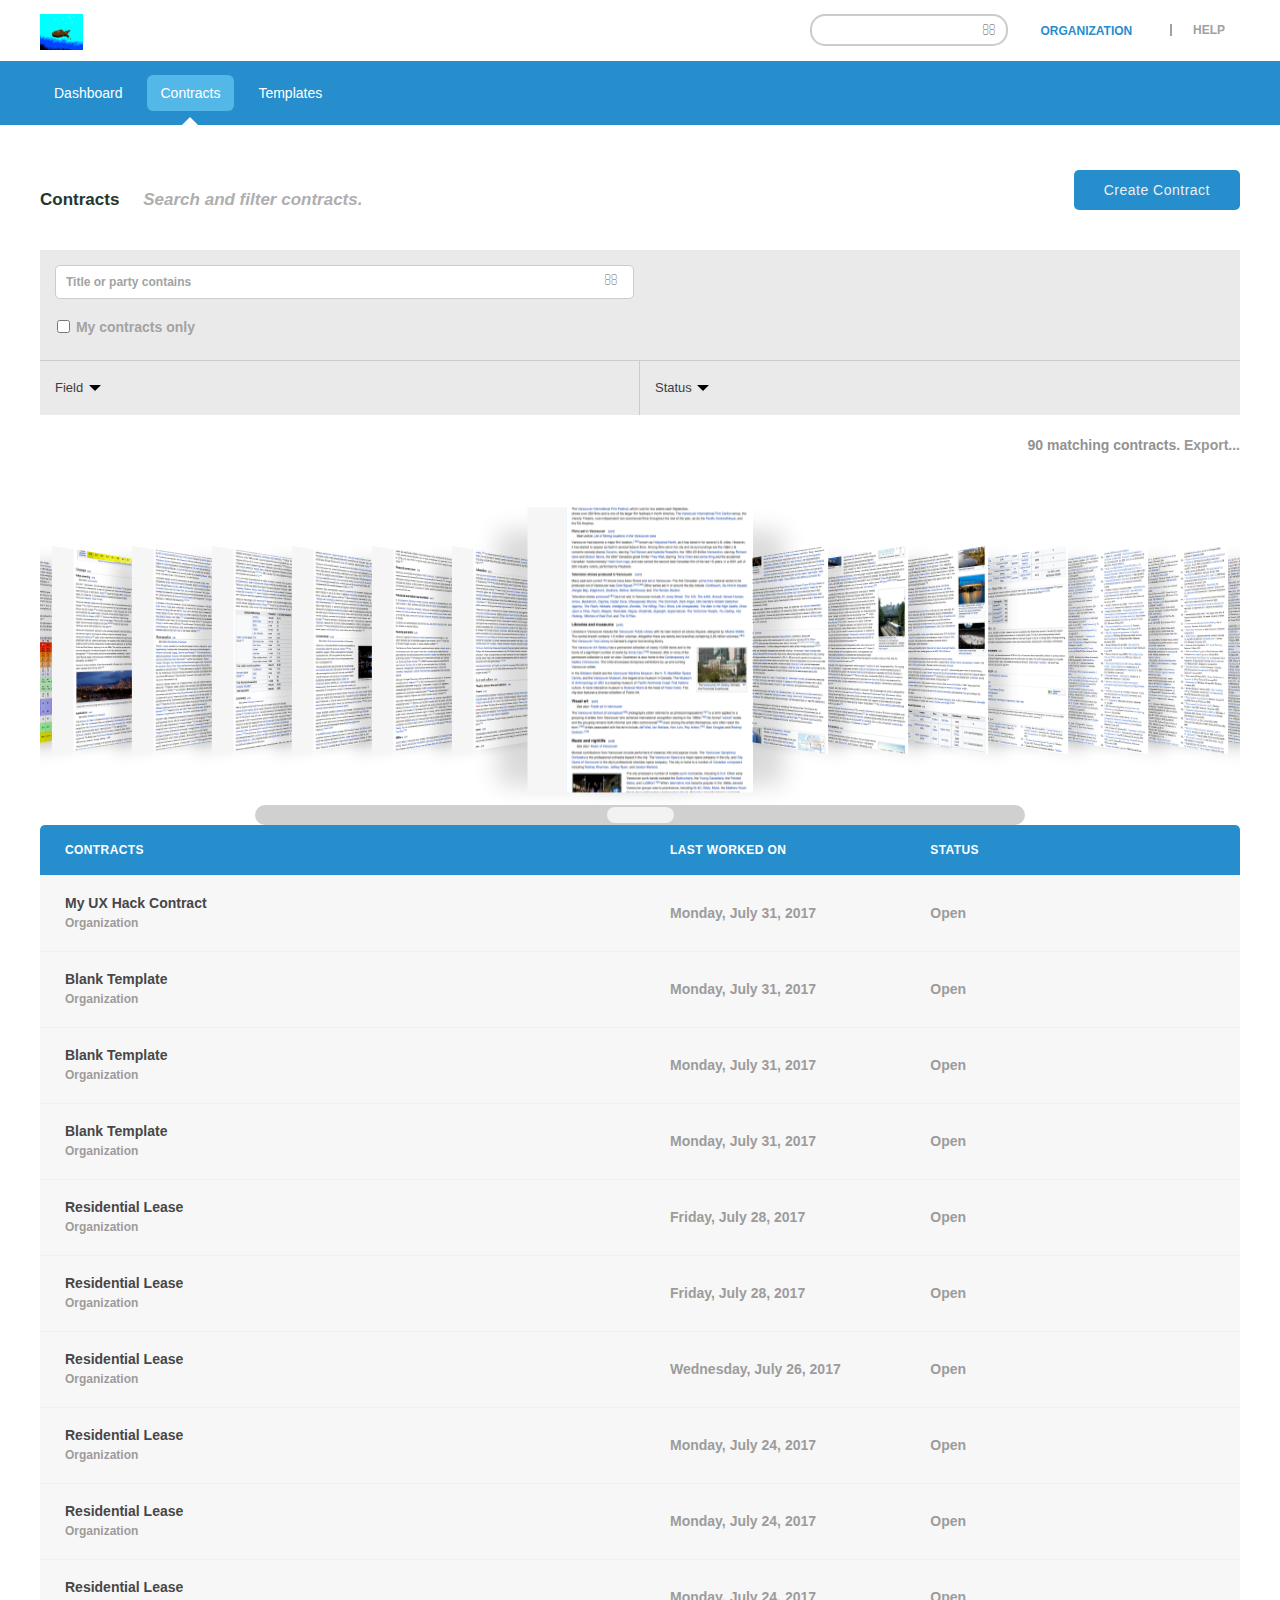
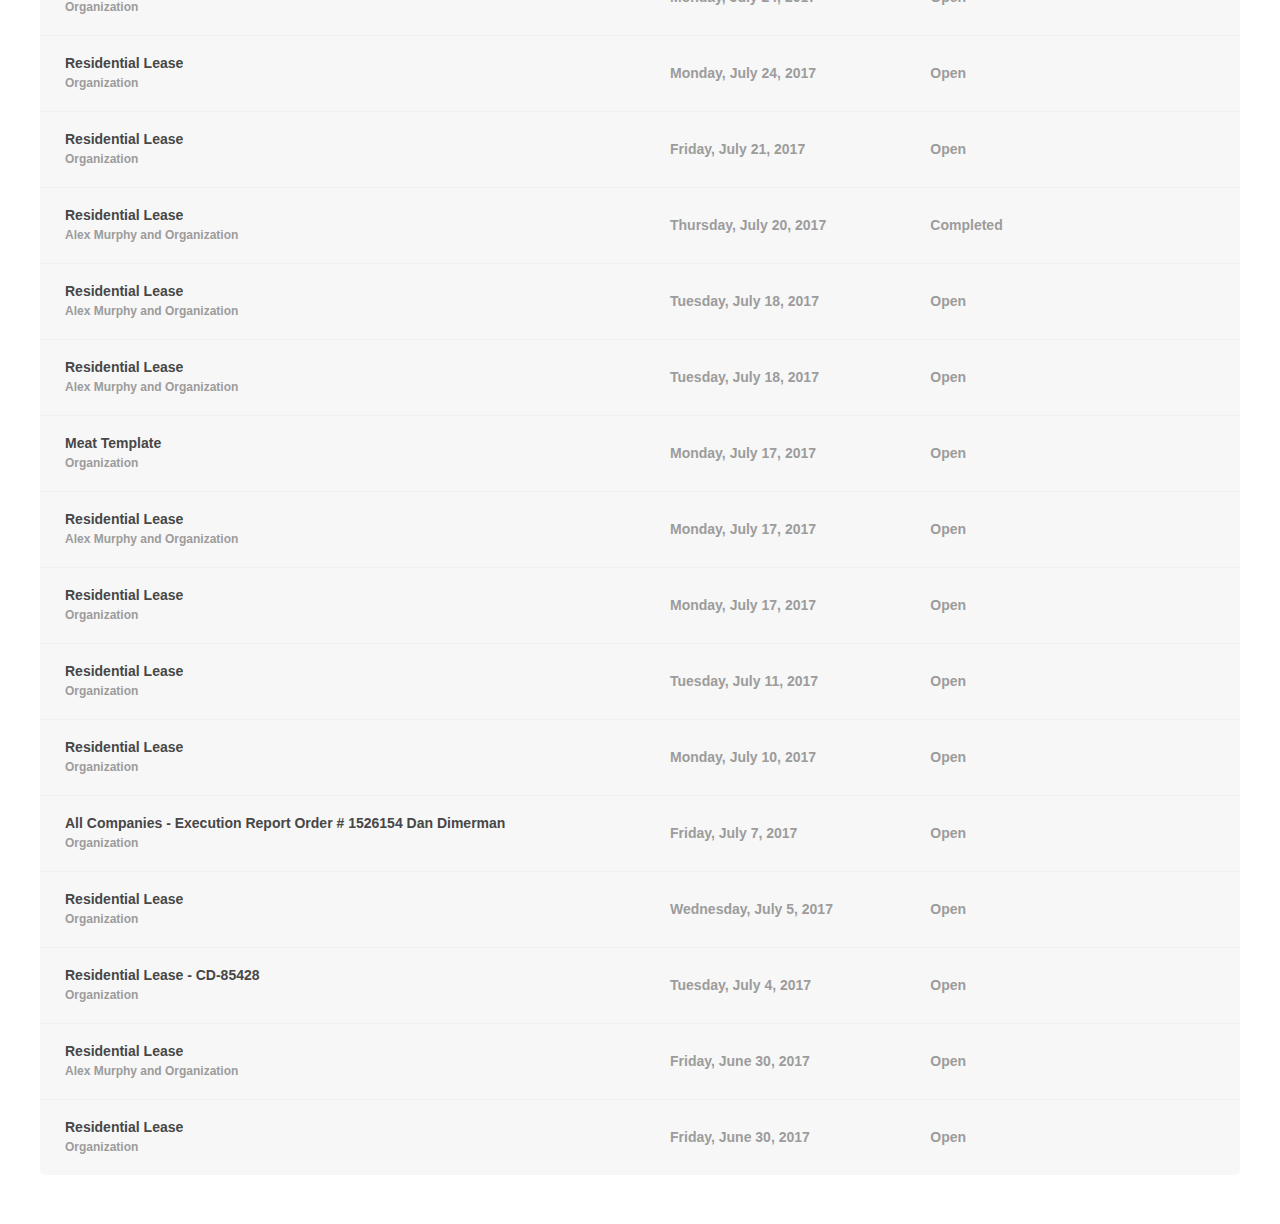
==== commit 8627c13a: "integrated into contract page" ====
--- a/contracts.html
+++ b/contracts.html
@@ -18,7 +18,9 @@
 <style>
   .fa-question-circle { display: none !important; }
 </style>
-<script>
+    <link rel="stylesheet" href="coverflow/css/style.css">
+
+    <script>
   window.RAILS_ENV = "development";
 </script>
 
@@ -153,6 +155,10 @@
 </script>
 <div ng-controller="ContractsIndexCtrl" class="ng-scope">
 <div alerts="alerts" class="ng-isolate-scope"><!-- ngRepeat: alert in alerts.alerts --></div>
+
+
+
+
 <div class="row-fluid">
 <div class="span8">
 <div class="header-with-info">
@@ -209,7 +215,7 @@
 </button>
 </form></span>
 </div>
-<div class="my-contracts-filter ng-isolate-scope" get-singleton-condition="getSingletonCondition(type)" my-contracts-filter="" ontoggle="loadContracts" update-singleton-condition="updateSingletonCondition(type,condition)"><div class="my-contracts highlight" ng-click="toggle()">
+<div class="my-contracts-filter ng-isolate-scope" get-singleton-condition="getSingletonCondition(type)" my-contracts-filter="" update-singleton-condition="updateSingletonCondition(type,condition)"><div class="my-contracts highlight" ng-click="toggle()">
 <input name="my-contracts" ng-checked="condition.value" type="checkbox">
 <label class="ng-binding">My contracts only</label>
 <a class="icon-top-right" href="http://support.contractual.ly/article/204-how-do-i-filter-the-contracts-list-to-show-my-contracts" target="_blank">
@@ -333,6 +339,20 @@
 </a>
 </span>
 </div>
+
+    <div class="row-fluid">
+        <div class="span12">
+            <div id="coverflow">
+                <div class="covers">
+                    <ul></ul>
+                </div>
+                <div class="ScrollBar"></div>
+            </div>
+        </div>
+    </div>
+
+
+
 <table class="table table-bordered table-no-vertical-border table-detailed table-hover" id="contract-list">
 <thead>
 <tr>
@@ -343,11 +363,38 @@
 <th class="hover-icons"></th>
 </tr>
 </thead>
-<tbody infinite-scroll-disabled="loadingTracker.active()" infinite-scroll-distance="0.5" infinite-scroll="loadMoreContracts()">
-<!-- ngRepeat: contract in contracts --><tr ng-repeat="contract in contracts" row-link="" class="ng-scope rowlink">
-<td>
-<strong>
-Residential Lease
+<tbody >
+<!-- ngRepeat: contract in contracts -->
+<tr  class="rowlink">
+<td>
+<strong>
+My UX Hack Contract
+</strong>
+<p class="muted ng-binding" ng-bind-html="contract.parties | to_sentence:&#39;legal_entity_name&#39; | highlight:highlightedPhrases">Organization</p>
+</td>
+    <td class="muted muted-normal-size ng-binding">Monday, July 31, 2017</td>
+<td class="muted muted-normal-size">
+<span ng-switch="" on="contract.state">
+<!-- ngSwitchWhen: completed -->
+<!-- ngSwitchWhen: canceled -->
+<!-- ngSwitchWhen: signed -->
+<!-- ngSwitchDefault:  -->
+    <span ng-switch-default="" class="ng-scope">
+Open
+</span>
+</span>
+</td>
+<!-- ngRepeat: field in fieldCols -->
+<td class="hover-icons nolink">
+<a ng-href="/contracts/bsc87/edit" ng-show="contract.editable" href="http://localhost:3000/contracts/bsc87/edit" class="">
+<span class="fa fa-pencil"></span>
+</a>
+</td>
+</tr><!-- end ngRepeat: contract in contracts -->
+<tr >
+<td>
+<strong>
+Blank Template
 </strong>
 <p class="muted ng-binding" ng-bind-html="contract.parties | to_sentence:&#39;legal_entity_name&#39; | highlight:highlightedPhrases">Organization</p>
 </td>
@@ -364,35 +411,13 @@
 </td>
 <!-- ngRepeat: field in fieldCols -->
 <td class="hover-icons nolink">
-<a ng-href="/contracts/bsc87/edit" ng-show="contract.editable" href="http://localhost:3000/contracts/bsc87/edit" class="">
-<span class="fa fa-pencil"></span>
-</a>
-</td>
-</tr><!-- end ngRepeat: contract in contracts --><tr ng-repeat="contract in contracts" row-link="" class="ng-scope rowlink">
-<td>
-<strong>
-Blank Template
-</strong>
-<p class="muted ng-binding" ng-bind-html="contract.parties | to_sentence:&#39;legal_entity_name&#39; | highlight:highlightedPhrases">Organization</p>
-</td>
-<td class="muted muted-normal-size ng-binding">Monday, July 31, 2017</td>
-<td class="muted muted-normal-size">
-<span ng-switch="" on="contract.state">
-<!-- ngSwitchWhen: completed -->
-<!-- ngSwitchWhen: canceled -->
-<!-- ngSwitchWhen: signed -->
-<!-- ngSwitchDefault:  --><span ng-switch-default="" class="ng-scope">
-Open
-</span>
-</span>
-</td>
-<!-- ngRepeat: field in fieldCols -->
-<td class="hover-icons nolink">
 <a ng-href="/contracts/bsc86/edit" ng-show="contract.editable" href="http://localhost:3000/contracts/bsc86/edit" class="">
 <span class="fa fa-pencil"></span>
 </a>
 </td>
-</tr><!-- end ngRepeat: contract in contracts --><tr ng-repeat="contract in contracts" row-link="" class="ng-scope rowlink">
+</tr><!-- end ngRepeat: contract in contracts -->
+
+<tr ng-repeat="contract in contracts" row-link="" class="ng-scope rowlink">
 <td>
 <strong>
 Blank Template
@@ -945,11 +970,8 @@
 </a>
 </td>
 </tr><!-- end ngRepeat: contract in contracts -->
-<tr ng-hide="contracts.length || loadingTracker.active()" class="ng-hide">
-<td class="nolink" colspan="5">
-You don't have any contracts, or no contracts match your search.
-</td>
-</tr>
+
+
 <tr ng-show="loadingTracker.active()" class="ng-hide">
 <td class="nolink" colspan="5">
 <img alt="Loading..." class="ajax-loader" src="./contracts_files/ajax-loader-white-43a526a07a078d736e5c9d67d8479dd54072b7e5c6ddd2cd466f86a086e49ef5.gif">
@@ -969,46 +991,36 @@
   document.contractually = {};
   var CKEDITOR_BASEPATH = '/assets/ckeditor/';
 </script>
-<script src="./contracts_files/application-eeded773d72816fb68c3769c1d3b7954d1bfb73f19bdd16393aed01ef2e5687c.js" crossorigin="true"></script>
+<!--<script src="./contracts_files/application-eeded773d72816fb68c3769c1d3b7954d1bfb73f19bdd16393aed01ef2e5687c.js" crossorigin="true"></script>-->
 <script>
   I18n.locale = "en";
 </script>
+
+
+
+
+
+<script src="//ajax.googleapis.com/ajax/libs/jquery/2.1.0/jquery.min.js"></script>
+<script src="coverflow/js/coverflow.min.js"></script>
+
 <script>
-//<![CDATA[
-
-        (function() {
-
-          if(window._contractuallyJSON === undefined) {
-            window._contractuallyJSON = {};
-          }
-          window._contractuallyJSON.serialized_current_user = {"id":1,"name":"Org User","gravatar_hash":"9812be258f7b92cfa11496d3e0063c65","is_me":true,"org_admin":true};
-
-        })();
-      
-//]]>
+  function pad(num, size) {
+    var s = "000" + num;
+    return s.substr(s.length-size);
+  }
+
+  var $covers_list = $(".covers ul");
+  for ( var i = 0 ; i <=22 ; i++ ) {
+    var filename = "tiles/tile" + pad(i, 3) + ".png";
+    var $page = $("<li><div class='imgdiv'><img src='" + filename + "'></div></li>");
+    $page.appendTo($covers_list);
+  }
+
+
+  $coverflow = $("#coverflow").coverflow({"path":"coverflow/"});
+  $coverflow.refreshRotations();
+
 </script>
-<script>
-//<![CDATA[
-
-        (function() {
-
-          if(window._contractuallyJSON === undefined) {
-            window._contractuallyJSON = {};
-          }
-          window._contractuallyJSON.serialized_current_organization = {"id":2,"name":"Organization","coupa_app_url":"https://clm-test.coupadev.com","num_users":6,"coupa_enabled":true};
-
-        })();
-      
-//]]>
-</script>
-
-
-
-<div data-is-bullet-footer="" ondblclick="this.parentNode.removeChild(this);" style="position: fixed; bottom: 0pt; left: 0pt; cursor: pointer; border-style: solid; border-color: rgb(153, 153, 153);
- -moz-border-top-colors: none; -moz-border-right-colors: none; -moz-border-bottom-colors: none;
- -moz-border-left-colors: none; -moz-border-image: none; border-width: 2pt 2pt 0px 0px;
- padding: 3px 5px; border-radius: 0pt 10pt 0pt 0px; background: none repeat scroll 0% 0% rgba(200, 200, 200, 0.8);
- color: rgb(119, 119, 119); font-size: 16px; font-family: &#39;Arial&#39;, sans-serif; z-index:9999;"><span onclick="this.parentNode.remove()" style="position:absolute; right: 10px; top: 0px; font-weight: bold; color: #333;">×</span>user: dan  USE eager loading detected    OrganizationAccess =&gt; [:user]
-  Add to your finder: :includes =&gt; [:user]</div>
-
-<textarea tabindex="-1" style="position: absolute; top: -999px; left: 0px; right: auto; bottom: auto; border: 0px; box-sizing: content-box; word-wrap: break-word; overflow: hidden; height: 0px !important; min-height: 0px !important;"></textarea></body></html>+
+
+</body></html>
--- a/coverflow/css/style.css
+++ b/coverflow/css/style.css
@@ -0,0 +1,204 @@
+#coverflow a {
+	display: none;
+}
+
+#coverflow {
+	max-width: 1200px;
+	height: 350px;
+	background: rgba(0, 0, 0, 0);
+	position: relative;
+	margin: 0 auto;
+	-moz-user-select: none;
+	-webkit-user-select: none;
+	-ms-user-select: none;
+	user-select: none;
+	outline: solid 0px;
+}
+
+.covers {
+	width: 100%;
+	height: 100%;
+	margin: 0 auto;
+	overflow: hidden;
+	position: absolute;
+}
+
+#coverflow ul {
+	top: 80px;
+	width: 5000px;
+	margin: 0;
+	padding: 0;
+	position: absolute;
+	-webkit-transition: -webkit-transform 0.5s ease-in-out;
+	transition: transform 0.5s ease-in-out;
+	-webkit-transform: translate3d(180px, 0, 0);
+	transform: translate3d(180px, 0, 0);
+}
+
+#coverflow li {
+	width: 80px;
+	list-style: none;
+	float: left;
+	-webkit-transition: margin 0.5s ease-in-out, -webkit-transform 0.5s ease-in-out;
+	transition: margin 0.5s ease-in-out, transform 0.5s ease-in-out;
+	position: relative;
+	pointer-events: none;
+	}
+
+#coverflow .imgdiv {
+	width: 150px;
+	-webkit-transition: -webkit-transform 0.5s ease-in-out;
+	transition: transform 0.5s ease-in-out;
+	pointer-events: auto;
+	position: relative;
+	display: block;
+	box-shadow: 30px 5px 15px -10px rgba(0,0,0,0.15), -30px 5px 15px -10px rgba(0,0,0,0.15);
+}
+
+#coverflow .imgdiv img {
+	width: 150px;
+	display: block;
+}
+
+#coverflow .refl {
+	display: none;
+}
+
+#coverflow .text {
+	position: absolute;
+	bottom: -40px;
+	top: 148px;
+	-moz-box-sizing: border-box;
+	box-sizing: border-box;
+	-webkit-transition: opacity 0.5s;
+	transition: opacity 0.5s;
+	opacity: 0;
+	visibility: hidden;
+	pointer-events: auto;
+	background: rgba(0, 0, 0, 0.3);
+	width: 300px;
+	margin-left: -50px;
+	color: rgb(255, 255, 255);
+	font-family: "Lucida Sans Unicode", Helvetica, Arial, sans-serif;
+	font-size: 18px;
+}
+
+#coverflow .text p {
+	margin: 5px;
+	position: relative;
+	text-align: center;
+}
+
+li:nth-child(-n+4) .imgdiv,
+#coverflow ul li .leftItems {
+	-webkit-transform: perspective(600px) rotateY(45deg);
+	transform: perspective(600px) rotateY(45deg);
+}
+
+li:nth-child(n+6) .imgdiv,
+#coverflow ul li .rightItems {
+	-webkit-transform: perspective(600px) rotateY(-45deg);
+	transform: perspective(600px) rotateY(-45deg);
+}
+
+li:nth-child(5) .imgdiv,
+#coverflow ul li .straight {
+	-webkit-transform: rotateY(0deg) scale(1.5);
+	transform: rotateY(0deg) scale(1.5);
+}
+
+#coverflow li:nth-child(-n+4),
+#coverflow ul li.leftLI {
+	-webkit-transform: translate3d(-50px, 0, 0);
+	transform: translate3d(-50px, 0, 0);
+}
+
+#coverflow li:nth-child(n+6),
+#coverflow ul li.rightLI {
+	-webkit-transform: translate3d(50px, 0, 0);
+	transform: translate3d(50px, 0, 0);
+}
+
+#coverflow ul .straightLI {
+	-webkit-transform: translate3d(0, 0, 0);
+	transform: translate3d(0, 0, 0);
+}
+
+.notransition {
+	-webkit-transition: none !important;
+	transition: none !important;
+}
+
+#coverflow .imgdiv a,
+#coverflow .text {
+	cursor: pointer;
+	/*grab cursor available for all browsers except IE (we can use external .cur file but uses too much CPU)*/
+	cursor: -webkit-grab;
+	cursor: grab;
+}
+
+#coverflow .Preloader {
+	/*none - autoplay:false ; block - autoplay:true*/
+	display: none;
+}
+
+#coverflow .Lightbox {
+	display: block;
+}
+
+.ScrollBar {
+	width: 770px;
+	height: 20px;
+	cursor: pointer;
+	position: absolute;
+	z-index: 10000;
+	margin-left: auto;
+	margin-right: auto;
+	left: 0;
+	right: 0;
+	margin-top:330px;
+	overflow: hidden;
+}
+
+.ScrollBar .firstArrow,
+.ScrollBar .lastArrow{
+	display: none;
+	width: 20px;
+	height: 20px;
+	background: ;
+	float: left;
+	border-radius: 10px;
+}
+
+.ScrollBar .firstTriangle,
+.ScrollBar .lastTriangle {
+	margin-top: 6px;
+	margin-left: 8px;
+	width: 0;
+	height: 0;
+	border-top: 4px solid transparent;
+	border-bottom: 4px solid transparent;
+}
+
+.ScrollBar .firstTriangle { border-right: 5px solid #777; }
+.ScrollBar .lastTriangle { border-left: 5px solid #777; }
+
+.ScrollBar .dragArea {
+	width: 770px;
+	height: 20px;
+	background: rgba(100, 100, 100, 0.3);
+	float: left;
+	border-radius: 10px;
+}
+
+.ScrollBar .tracker {
+	width: 0px;
+	height: 16px;
+	background: rgb(242, 242, 242);
+	margin: 2px;
+	border-radius: 10px;
+	float: left;
+	left: 0;
+	z-index: 1000;
+	transition: left 0.5s;
+}
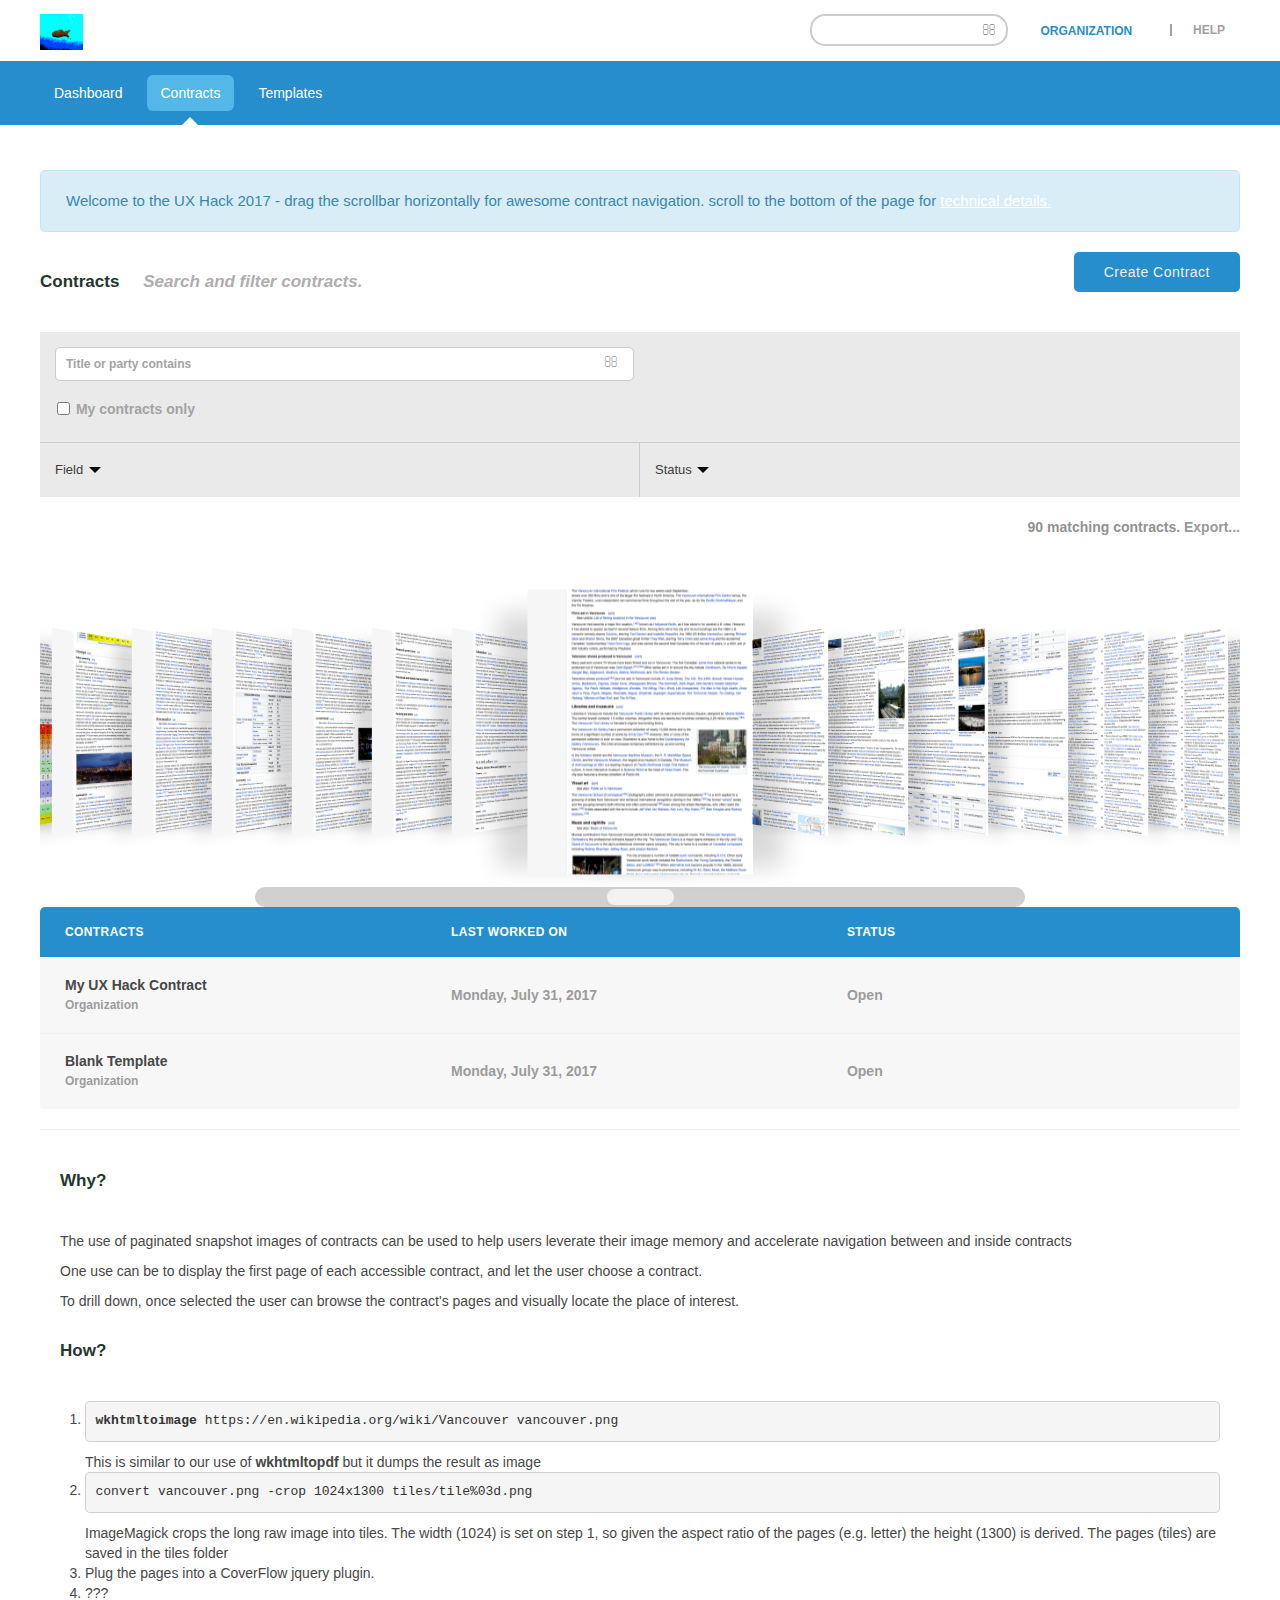
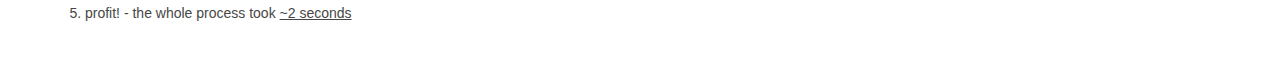
==== commit 0422704b: "explanation and fixes" ====
--- a/contracts.html
+++ b/contracts.html
@@ -154,7 +154,11 @@
 //]]>
 </script>
 <div ng-controller="ContractsIndexCtrl" class="ng-scope">
-<div alerts="alerts" class="ng-isolate-scope"><!-- ngRepeat: alert in alerts.alerts --></div>
+<div alerts="alerts" class="ng-isolate-scope">
+    <div class="alert alert-info">Welcome to the UX Hack 2017 - drag the scrollbar horizontally for awesome contract navigation.
+        scroll to the bottom of the page for <a href="#tech-details">technical details.</a>
+    </div>
+</div>
 
 
 
@@ -417,567 +421,7 @@
 </td>
 </tr><!-- end ngRepeat: contract in contracts -->
 
-<tr ng-repeat="contract in contracts" row-link="" class="ng-scope rowlink">
-<td>
-<strong>
-Blank Template
-</strong>
-<p class="muted ng-binding" ng-bind-html="contract.parties | to_sentence:&#39;legal_entity_name&#39; | highlight:highlightedPhrases">Organization</p>
-</td>
-<td class="muted muted-normal-size ng-binding">Monday, July 31, 2017</td>
-<td class="muted muted-normal-size">
-<span ng-switch="" on="contract.state">
-<!-- ngSwitchWhen: completed -->
-<!-- ngSwitchWhen: canceled -->
-<!-- ngSwitchWhen: signed -->
-<!-- ngSwitchDefault:  --><span ng-switch-default="" class="ng-scope">
-Open
-</span>
-</span>
-</td>
-<!-- ngRepeat: field in fieldCols -->
-<td class="hover-icons nolink">
-<a ng-href="/contracts/bsc85/edit" ng-show="contract.editable" href="http://localhost:3000/contracts/bsc85/edit" class="">
-<span class="fa fa-pencil"></span>
-</a>
-</td>
-</tr><!-- end ngRepeat: contract in contracts --><tr ng-repeat="contract in contracts" row-link="" class="ng-scope rowlink">
-<td>
-<strong>
-Blank Template
-</strong>
-<p class="muted ng-binding" ng-bind-html="contract.parties | to_sentence:&#39;legal_entity_name&#39; | highlight:highlightedPhrases">Organization</p>
-</td>
-<td class="muted muted-normal-size ng-binding">Monday, July 31, 2017</td>
-<td class="muted muted-normal-size">
-<span ng-switch="" on="contract.state">
-<!-- ngSwitchWhen: completed -->
-<!-- ngSwitchWhen: canceled -->
-<!-- ngSwitchWhen: signed -->
-<!-- ngSwitchDefault:  --><span ng-switch-default="" class="ng-scope">
-Open
-</span>
-</span>
-</td>
-<!-- ngRepeat: field in fieldCols -->
-<td class="hover-icons nolink">
-<a ng-href="/contracts/bsc84/edit" ng-show="contract.editable" href="http://localhost:3000/contracts/bsc84/edit" class="">
-<span class="fa fa-pencil"></span>
-</a>
-</td>
-</tr><!-- end ngRepeat: contract in contracts --><tr ng-repeat="contract in contracts" row-link="" class="ng-scope rowlink">
-<td>
-<strong>
-Residential Lease
-</strong>
-<p class="muted ng-binding" ng-bind-html="contract.parties | to_sentence:&#39;legal_entity_name&#39; | highlight:highlightedPhrases">Organization</p>
-</td>
-<td class="muted muted-normal-size ng-binding">Friday, July 28, 2017</td>
-<td class="muted muted-normal-size">
-<span ng-switch="" on="contract.state">
-<!-- ngSwitchWhen: completed -->
-<!-- ngSwitchWhen: canceled -->
-<!-- ngSwitchWhen: signed -->
-<!-- ngSwitchDefault:  --><span ng-switch-default="" class="ng-scope">
-Open
-</span>
-</span>
-</td>
-<!-- ngRepeat: field in fieldCols -->
-<td class="hover-icons nolink">
-<a ng-href="/contracts/bsc83/edit" ng-show="contract.editable" href="http://localhost:3000/contracts/bsc83/edit" class="">
-<span class="fa fa-pencil"></span>
-</a>
-</td>
-</tr><!-- end ngRepeat: contract in contracts --><tr ng-repeat="contract in contracts" row-link="" class="ng-scope rowlink">
-<td>
-<strong>
-Residential Lease
-</strong>
-<p class="muted ng-binding" ng-bind-html="contract.parties | to_sentence:&#39;legal_entity_name&#39; | highlight:highlightedPhrases">Organization</p>
-</td>
-<td class="muted muted-normal-size ng-binding">Friday, July 28, 2017</td>
-<td class="muted muted-normal-size">
-<span ng-switch="" on="contract.state">
-<!-- ngSwitchWhen: completed -->
-<!-- ngSwitchWhen: canceled -->
-<!-- ngSwitchWhen: signed -->
-<!-- ngSwitchDefault:  --><span ng-switch-default="" class="ng-scope">
-Open
-</span>
-</span>
-</td>
-<!-- ngRepeat: field in fieldCols -->
-<td class="hover-icons nolink">
-<a ng-href="/contracts/bsc82/edit" ng-show="contract.editable" href="http://localhost:3000/contracts/bsc82/edit" class="">
-<span class="fa fa-pencil"></span>
-</a>
-</td>
-</tr><!-- end ngRepeat: contract in contracts --><tr ng-repeat="contract in contracts" row-link="" class="ng-scope rowlink">
-<td>
-<strong>
-Residential Lease
-</strong>
-<p class="muted ng-binding" ng-bind-html="contract.parties | to_sentence:&#39;legal_entity_name&#39; | highlight:highlightedPhrases">Organization</p>
-</td>
-<td class="muted muted-normal-size ng-binding">Wednesday, July 26, 2017</td>
-<td class="muted muted-normal-size">
-<span ng-switch="" on="contract.state">
-<!-- ngSwitchWhen: completed -->
-<!-- ngSwitchWhen: canceled -->
-<!-- ngSwitchWhen: signed -->
-<!-- ngSwitchDefault:  --><span ng-switch-default="" class="ng-scope">
-Open
-</span>
-</span>
-</td>
-<!-- ngRepeat: field in fieldCols -->
-<td class="hover-icons nolink">
-<a ng-href="/contracts/bsc81/edit" ng-show="contract.editable" href="http://localhost:3000/contracts/bsc81/edit" class="">
-<span class="fa fa-pencil"></span>
-</a>
-</td>
-</tr><!-- end ngRepeat: contract in contracts --><tr ng-repeat="contract in contracts" row-link="" class="ng-scope rowlink">
-<td>
-<strong>
-Residential Lease
-</strong>
-<p class="muted ng-binding" ng-bind-html="contract.parties | to_sentence:&#39;legal_entity_name&#39; | highlight:highlightedPhrases">Organization</p>
-</td>
-<td class="muted muted-normal-size ng-binding">Monday, July 24, 2017</td>
-<td class="muted muted-normal-size">
-<span ng-switch="" on="contract.state">
-<!-- ngSwitchWhen: completed -->
-<!-- ngSwitchWhen: canceled -->
-<!-- ngSwitchWhen: signed -->
-<!-- ngSwitchDefault:  --><span ng-switch-default="" class="ng-scope">
-Open
-</span>
-</span>
-</td>
-<!-- ngRepeat: field in fieldCols -->
-<td class="hover-icons nolink">
-<a ng-href="/contracts/bsc80/edit" ng-show="contract.editable" href="http://localhost:3000/contracts/bsc80/edit" class="">
-<span class="fa fa-pencil"></span>
-</a>
-</td>
-</tr><!-- end ngRepeat: contract in contracts --><tr ng-repeat="contract in contracts" row-link="" class="ng-scope rowlink">
-<td>
-<strong>
-Residential Lease
-</strong>
-<p class="muted ng-binding" ng-bind-html="contract.parties | to_sentence:&#39;legal_entity_name&#39; | highlight:highlightedPhrases">Organization</p>
-</td>
-<td class="muted muted-normal-size ng-binding">Monday, July 24, 2017</td>
-<td class="muted muted-normal-size">
-<span ng-switch="" on="contract.state">
-<!-- ngSwitchWhen: completed -->
-<!-- ngSwitchWhen: canceled -->
-<!-- ngSwitchWhen: signed -->
-<!-- ngSwitchDefault:  --><span ng-switch-default="" class="ng-scope">
-Open
-</span>
-</span>
-</td>
-<!-- ngRepeat: field in fieldCols -->
-<td class="hover-icons nolink">
-<a ng-href="/contracts/bsc7z/edit" ng-show="contract.editable" href="http://localhost:3000/contracts/bsc7z/edit" class="">
-<span class="fa fa-pencil"></span>
-</a>
-</td>
-</tr><!-- end ngRepeat: contract in contracts --><tr ng-repeat="contract in contracts" row-link="" class="ng-scope rowlink">
-<td>
-<strong>
-Residential Lease
-</strong>
-<p class="muted ng-binding" ng-bind-html="contract.parties | to_sentence:&#39;legal_entity_name&#39; | highlight:highlightedPhrases">Organization</p>
-</td>
-<td class="muted muted-normal-size ng-binding">Monday, July 24, 2017</td>
-<td class="muted muted-normal-size">
-<span ng-switch="" on="contract.state">
-<!-- ngSwitchWhen: completed -->
-<!-- ngSwitchWhen: canceled -->
-<!-- ngSwitchWhen: signed -->
-<!-- ngSwitchDefault:  --><span ng-switch-default="" class="ng-scope">
-Open
-</span>
-</span>
-</td>
-<!-- ngRepeat: field in fieldCols -->
-<td class="hover-icons nolink">
-<a ng-href="/contracts/bsc7y/edit" ng-show="contract.editable" href="http://localhost:3000/contracts/bsc7y/edit" class="">
-<span class="fa fa-pencil"></span>
-</a>
-</td>
-</tr><!-- end ngRepeat: contract in contracts --><tr ng-repeat="contract in contracts" row-link="" class="ng-scope rowlink">
-<td>
-<strong>
-Residential Lease
-</strong>
-<p class="muted ng-binding" ng-bind-html="contract.parties | to_sentence:&#39;legal_entity_name&#39; | highlight:highlightedPhrases">Organization</p>
-</td>
-<td class="muted muted-normal-size ng-binding">Monday, July 24, 2017</td>
-<td class="muted muted-normal-size">
-<span ng-switch="" on="contract.state">
-<!-- ngSwitchWhen: completed -->
-<!-- ngSwitchWhen: canceled -->
-<!-- ngSwitchWhen: signed -->
-<!-- ngSwitchDefault:  --><span ng-switch-default="" class="ng-scope">
-Open
-</span>
-</span>
-</td>
-<!-- ngRepeat: field in fieldCols -->
-<td class="hover-icons nolink">
-<a ng-href="/contracts/bsc7q/edit" ng-show="contract.editable" href="http://localhost:3000/contracts/bsc7q/edit" class="">
-<span class="fa fa-pencil"></span>
-</a>
-</td>
-</tr><!-- end ngRepeat: contract in contracts --><tr ng-repeat="contract in contracts" row-link="" class="ng-scope rowlink">
-<td>
-<strong>
-Residential Lease
-</strong>
-<p class="muted ng-binding" ng-bind-html="contract.parties | to_sentence:&#39;legal_entity_name&#39; | highlight:highlightedPhrases">Organization</p>
-</td>
-<td class="muted muted-normal-size ng-binding">Friday, July 21, 2017</td>
-<td class="muted muted-normal-size">
-<span ng-switch="" on="contract.state">
-<!-- ngSwitchWhen: completed -->
-<!-- ngSwitchWhen: canceled -->
-<!-- ngSwitchWhen: signed -->
-<!-- ngSwitchDefault:  --><span ng-switch-default="" class="ng-scope">
-Open
-</span>
-</span>
-</td>
-<!-- ngRepeat: field in fieldCols -->
-<td class="hover-icons nolink">
-<a ng-href="/contracts/bsc7x/edit" ng-show="contract.editable" href="http://localhost:3000/contracts/bsc7x/edit" class="">
-<span class="fa fa-pencil"></span>
-</a>
-</td>
-</tr><!-- end ngRepeat: contract in contracts --><tr ng-repeat="contract in contracts" row-link="" class="ng-scope rowlink">
-<td>
-<strong>
-Residential Lease
-</strong>
-<p class="muted ng-binding" ng-bind-html="contract.parties | to_sentence:&#39;legal_entity_name&#39; | highlight:highlightedPhrases">Alex Murphy and Organization</p>
-</td>
-<td class="muted muted-normal-size ng-binding">Thursday, July 20, 2017</td>
-<td class="muted muted-normal-size">
-<span ng-switch="" on="contract.state">
-<!-- ngSwitchWhen: completed --><span ng-switch-when="completed" class="ng-scope">
-Completed
-</span>
-<!-- ngSwitchWhen: canceled -->
-<!-- ngSwitchWhen: signed -->
-<!-- ngSwitchDefault:  -->
-</span>
-</td>
-<!-- ngRepeat: field in fieldCols -->
-<td class="hover-icons nolink">
-<a ng-href="/contracts/bsc7w/edit" ng-show="contract.editable" href="http://localhost:3000/contracts/bsc7w/edit" class="ng-hide">
-<span class="fa fa-pencil"></span>
-</a>
-</td>
-</tr><!-- end ngRepeat: contract in contracts --><tr ng-repeat="contract in contracts" row-link="" class="ng-scope rowlink">
-<td>
-<strong>
-Residential Lease
-</strong>
-<p class="muted ng-binding" ng-bind-html="contract.parties | to_sentence:&#39;legal_entity_name&#39; | highlight:highlightedPhrases">Alex Murphy and Organization</p>
-</td>
-<td class="muted muted-normal-size ng-binding">Tuesday, July 18, 2017</td>
-<td class="muted muted-normal-size">
-<span ng-switch="" on="contract.state">
-<!-- ngSwitchWhen: completed -->
-<!-- ngSwitchWhen: canceled -->
-<!-- ngSwitchWhen: signed -->
-<!-- ngSwitchDefault:  --><span ng-switch-default="" class="ng-scope">
-Open
-</span>
-</span>
-</td>
-<!-- ngRepeat: field in fieldCols -->
-<td class="hover-icons nolink">
-<a ng-href="/contracts/bsc7v/edit" ng-show="contract.editable" href="http://localhost:3000/contracts/bsc7v/edit" class="">
-<span class="fa fa-pencil"></span>
-</a>
-</td>
-</tr><!-- end ngRepeat: contract in contracts --><tr ng-repeat="contract in contracts" row-link="" class="ng-scope rowlink">
-<td>
-<strong>
-Residential Lease
-</strong>
-<p class="muted ng-binding" ng-bind-html="contract.parties | to_sentence:&#39;legal_entity_name&#39; | highlight:highlightedPhrases">Alex Murphy and Organization</p>
-</td>
-<td class="muted muted-normal-size ng-binding">Tuesday, July 18, 2017</td>
-<td class="muted muted-normal-size">
-<span ng-switch="" on="contract.state">
-<!-- ngSwitchWhen: completed -->
-<!-- ngSwitchWhen: canceled -->
-<!-- ngSwitchWhen: signed -->
-<!-- ngSwitchDefault:  --><span ng-switch-default="" class="ng-scope">
-Open
-</span>
-</span>
-</td>
-<!-- ngRepeat: field in fieldCols -->
-<td class="hover-icons nolink">
-<a ng-href="/contracts/bsc7u/edit" ng-show="contract.editable" href="http://localhost:3000/contracts/bsc7u/edit" class="">
-<span class="fa fa-pencil"></span>
-</a>
-</td>
-</tr><!-- end ngRepeat: contract in contracts --><tr ng-repeat="contract in contracts" row-link="" class="ng-scope rowlink">
-<td>
-<strong>
-Meat Template
-</strong>
-<p class="muted ng-binding" ng-bind-html="contract.parties | to_sentence:&#39;legal_entity_name&#39; | highlight:highlightedPhrases">Organization</p>
-</td>
-<td class="muted muted-normal-size ng-binding">Monday, July 17, 2017</td>
-<td class="muted muted-normal-size">
-<span ng-switch="" on="contract.state">
-<!-- ngSwitchWhen: completed -->
-<!-- ngSwitchWhen: canceled -->
-<!-- ngSwitchWhen: signed -->
-<!-- ngSwitchDefault:  --><span ng-switch-default="" class="ng-scope">
-Open
-</span>
-</span>
-</td>
-<!-- ngRepeat: field in fieldCols -->
-<td class="hover-icons nolink">
-<a ng-href="/contracts/bsc7t/edit" ng-show="contract.editable" href="http://localhost:3000/contracts/bsc7t/edit" class="">
-<span class="fa fa-pencil"></span>
-</a>
-</td>
-</tr><!-- end ngRepeat: contract in contracts --><tr ng-repeat="contract in contracts" row-link="" class="ng-scope rowlink">
-<td>
-<strong>
-Residential Lease
-</strong>
-<p class="muted ng-binding" ng-bind-html="contract.parties | to_sentence:&#39;legal_entity_name&#39; | highlight:highlightedPhrases">Alex Murphy and Organization</p>
-</td>
-<td class="muted muted-normal-size ng-binding">Monday, July 17, 2017</td>
-<td class="muted muted-normal-size">
-<span ng-switch="" on="contract.state">
-<!-- ngSwitchWhen: completed -->
-<!-- ngSwitchWhen: canceled -->
-<!-- ngSwitchWhen: signed -->
-<!-- ngSwitchDefault:  --><span ng-switch-default="" class="ng-scope">
-Open
-</span>
-</span>
-</td>
-<!-- ngRepeat: field in fieldCols -->
-<td class="hover-icons nolink">
-<a ng-href="/contracts/bsc7r/edit" ng-show="contract.editable" href="http://localhost:3000/contracts/bsc7r/edit" class="">
-<span class="fa fa-pencil"></span>
-</a>
-</td>
-</tr><!-- end ngRepeat: contract in contracts --><tr ng-repeat="contract in contracts" row-link="" class="ng-scope rowlink">
-<td>
-<strong>
-Residential Lease
-</strong>
-<p class="muted ng-binding" ng-bind-html="contract.parties | to_sentence:&#39;legal_entity_name&#39; | highlight:highlightedPhrases">Organization</p>
-</td>
-<td class="muted muted-normal-size ng-binding">Monday, July 17, 2017</td>
-<td class="muted muted-normal-size">
-<span ng-switch="" on="contract.state">
-<!-- ngSwitchWhen: completed -->
-<!-- ngSwitchWhen: canceled -->
-<!-- ngSwitchWhen: signed -->
-<!-- ngSwitchDefault:  --><span ng-switch-default="" class="ng-scope">
-Open
-</span>
-</span>
-</td>
-<!-- ngRepeat: field in fieldCols -->
-<td class="hover-icons nolink">
-<a ng-href="/contracts/bsc7s/edit" ng-show="contract.editable" href="http://localhost:3000/contracts/bsc7s/edit" class="">
-<span class="fa fa-pencil"></span>
-</a>
-</td>
-</tr><!-- end ngRepeat: contract in contracts --><tr ng-repeat="contract in contracts" row-link="" class="ng-scope rowlink">
-<td>
-<strong>
-Residential Lease
-</strong>
-<p class="muted ng-binding" ng-bind-html="contract.parties | to_sentence:&#39;legal_entity_name&#39; | highlight:highlightedPhrases">Organization</p>
-</td>
-<td class="muted muted-normal-size ng-binding">Tuesday, July 11, 2017</td>
-<td class="muted muted-normal-size">
-<span ng-switch="" on="contract.state">
-<!-- ngSwitchWhen: completed -->
-<!-- ngSwitchWhen: canceled -->
-<!-- ngSwitchWhen: signed -->
-<!-- ngSwitchDefault:  --><span ng-switch-default="" class="ng-scope">
-Open
-</span>
-</span>
-</td>
-<!-- ngRepeat: field in fieldCols -->
-<td class="hover-icons nolink">
-<a ng-href="/contracts/bsc7p/edit" ng-show="contract.editable" href="http://localhost:3000/contracts/bsc7p/edit" class="">
-<span class="fa fa-pencil"></span>
-</a>
-</td>
-</tr><!-- end ngRepeat: contract in contracts --><tr ng-repeat="contract in contracts" row-link="" class="ng-scope rowlink">
-<td>
-<strong>
-Residential Lease
-</strong>
-<p class="muted ng-binding" ng-bind-html="contract.parties | to_sentence:&#39;legal_entity_name&#39; | highlight:highlightedPhrases">Organization</p>
-</td>
-<td class="muted muted-normal-size ng-binding">Monday, July 10, 2017</td>
-<td class="muted muted-normal-size">
-<span ng-switch="" on="contract.state">
-<!-- ngSwitchWhen: completed -->
-<!-- ngSwitchWhen: canceled -->
-<!-- ngSwitchWhen: signed -->
-<!-- ngSwitchDefault:  --><span ng-switch-default="" class="ng-scope">
-Open
-</span>
-</span>
-</td>
-<!-- ngRepeat: field in fieldCols -->
-<td class="hover-icons nolink">
-<a ng-href="/contracts/bsc7m/edit" ng-show="contract.editable" href="http://localhost:3000/contracts/bsc7m/edit" class="">
-<span class="fa fa-pencil"></span>
-</a>
-</td>
-</tr><!-- end ngRepeat: contract in contracts --><tr ng-repeat="contract in contracts" row-link="" class="ng-scope rowlink">
-<td>
-<strong>
-All Companies - Execution Report Order # 1526154 Dan Dimerman
-</strong>
-<p class="muted ng-binding" ng-bind-html="contract.parties | to_sentence:&#39;legal_entity_name&#39; | highlight:highlightedPhrases">Organization</p>
-</td>
-<td class="muted muted-normal-size ng-binding">Friday, July 7, 2017</td>
-<td class="muted muted-normal-size">
-<span ng-switch="" on="contract.state">
-<!-- ngSwitchWhen: completed -->
-<!-- ngSwitchWhen: canceled -->
-<!-- ngSwitchWhen: signed -->
-<!-- ngSwitchDefault:  --><span ng-switch-default="" class="ng-scope">
-Open
-</span>
-</span>
-</td>
-<!-- ngRepeat: field in fieldCols -->
-<td class="hover-icons nolink">
-<a ng-href="/contracts/bsc7o/edit" ng-show="contract.editable" href="http://localhost:3000/contracts/bsc7o/edit" class="">
-<span class="fa fa-pencil"></span>
-</a>
-</td>
-</tr><!-- end ngRepeat: contract in contracts --><tr ng-repeat="contract in contracts" row-link="" class="ng-scope rowlink">
-<td>
-<strong>
-Residential Lease
-</strong>
-<p class="muted ng-binding" ng-bind-html="contract.parties | to_sentence:&#39;legal_entity_name&#39; | highlight:highlightedPhrases">Organization</p>
-</td>
-<td class="muted muted-normal-size ng-binding">Wednesday, July 5, 2017</td>
-<td class="muted muted-normal-size">
-<span ng-switch="" on="contract.state">
-<!-- ngSwitchWhen: completed -->
-<!-- ngSwitchWhen: canceled -->
-<!-- ngSwitchWhen: signed -->
-<!-- ngSwitchDefault:  --><span ng-switch-default="" class="ng-scope">
-Open
-</span>
-</span>
-</td>
-<!-- ngRepeat: field in fieldCols -->
-<td class="hover-icons nolink">
-<a ng-href="/contracts/bsc7n/edit" ng-show="contract.editable" href="http://localhost:3000/contracts/bsc7n/edit" class="">
-<span class="fa fa-pencil"></span>
-</a>
-</td>
-</tr><!-- end ngRepeat: contract in contracts --><tr ng-repeat="contract in contracts" row-link="" class="ng-scope rowlink">
-<td>
-<strong>
-Residential Lease - CD-85428
-</strong>
-<p class="muted ng-binding" ng-bind-html="contract.parties | to_sentence:&#39;legal_entity_name&#39; | highlight:highlightedPhrases">Organization</p>
-</td>
-<td class="muted muted-normal-size ng-binding">Tuesday, July 4, 2017</td>
-<td class="muted muted-normal-size">
-<span ng-switch="" on="contract.state">
-<!-- ngSwitchWhen: completed -->
-<!-- ngSwitchWhen: canceled -->
-<!-- ngSwitchWhen: signed -->
-<!-- ngSwitchDefault:  --><span ng-switch-default="" class="ng-scope">
-Open
-</span>
-</span>
-</td>
-<!-- ngRepeat: field in fieldCols -->
-<td class="hover-icons nolink">
-<a ng-href="/contracts/bsc7l/edit" ng-show="contract.editable" href="http://localhost:3000/contracts/bsc7l/edit" class="">
-<span class="fa fa-pencil"></span>
-</a>
-</td>
-</tr><!-- end ngRepeat: contract in contracts --><tr ng-repeat="contract in contracts" row-link="" class="ng-scope rowlink">
-<td>
-<strong>
-Residential Lease
-</strong>
-<p class="muted ng-binding" ng-bind-html="contract.parties | to_sentence:&#39;legal_entity_name&#39; | highlight:highlightedPhrases">Alex Murphy and Organization</p>
-</td>
-<td class="muted muted-normal-size ng-binding">Friday, June 30, 2017</td>
-<td class="muted muted-normal-size">
-<span ng-switch="" on="contract.state">
-<!-- ngSwitchWhen: completed -->
-<!-- ngSwitchWhen: canceled -->
-<!-- ngSwitchWhen: signed -->
-<!-- ngSwitchDefault:  --><span ng-switch-default="" class="ng-scope">
-Open
-</span>
-</span>
-</td>
-<!-- ngRepeat: field in fieldCols -->
-<td class="hover-icons nolink">
-<a ng-href="/contracts/bsc7h/edit" ng-show="contract.editable" href="http://localhost:3000/contracts/bsc7h/edit" class="">
-<span class="fa fa-pencil"></span>
-</a>
-</td>
-</tr><!-- end ngRepeat: contract in contracts --><tr ng-repeat="contract in contracts" row-link="" class="ng-scope rowlink">
-<td>
-<strong>
-Residential Lease
-</strong>
-<p class="muted ng-binding" ng-bind-html="contract.parties | to_sentence:&#39;legal_entity_name&#39; | highlight:highlightedPhrases">Organization</p>
-</td>
-<td class="muted muted-normal-size ng-binding">Friday, June 30, 2017</td>
-<td class="muted muted-normal-size">
-<span ng-switch="" on="contract.state">
-<!-- ngSwitchWhen: completed -->
-<!-- ngSwitchWhen: canceled -->
-<!-- ngSwitchWhen: signed -->
-<!-- ngSwitchDefault:  --><span ng-switch-default="" class="ng-scope">
-Open
-</span>
-</span>
-</td>
-<!-- ngRepeat: field in fieldCols -->
-<td class="hover-icons nolink">
-<a ng-href="/contracts/bsc7j/edit" ng-show="contract.editable" href="http://localhost:3000/contracts/bsc7j/edit" class="">
-<span class="fa fa-pencil"></span>
-</a>
-</td>
-</tr><!-- end ngRepeat: contract in contracts -->
-
-
-<tr ng-show="loadingTracker.active()" class="ng-hide">
-<td class="nolink" colspan="5">
-<img alt="Loading..." class="ajax-loader" src="./contracts_files/ajax-loader-white-43a526a07a078d736e5c9d67d8479dd54072b7e5c6ddd2cd466f86a086e49ef5.gif">
-Loading contracts...
-</td>
-</tr>
+
 </tbody>
 </table>
 <a href="javascript:void(0)" ng-click="disableMyContractsFilter()" ng-show="myContractsFilterEnabled()" class="ng-hide">
@@ -985,13 +429,46 @@
 </a>
 </div>
 
-</div>
+    <hr>
+    <a id="tech-details"></a>
+    <div class="container-fluid">
+        <div class="row-fluid">
+            <div class="span12">
+                <h1>Why?</h1>
+                <p>The use of paginated snapshot images of contracts can be used to help users leverate their image memory and
+                    accelerate navigation between and inside contracts </p>
+                <p>One use can be to display the first page of each accessible contract, and let the user choose a contract.</p>
+                <p>To drill down, once selected the user can browse the contract's pages and visually locate the place of interest.</p>
+            </div>
+        </div>
+        <div class="row-fluid">
+            <div class="span12">
+                <H1>How?</H1>
+                <ol>
+                    <li><pre><b>wkhtmltoimage</b> https://en.wikipedia.org/wiki/Vancouver vancouver.png</pre>
+                    <span>This is similar to our use of <b>wkhtmltopdf</b> but it dumps the result as image</span>
+                    </li>
+                    <li><pre>convert vancouver.png -crop 1024x1300 tiles/tile%03d.png</pre>
+                    <span>ImageMagick crops the long raw image into tiles. The width (1024) is set on step 1, so given the aspect ratio of
+                    the pages (e.g. letter) the height (1300) is derived. The pages (tiles) are saved in the tiles folder</span></li>
+                    <li>Plug the pages into a CoverFlow jquery plugin.</li>
+                    <li>???</li>
+                    <li>profit! - the whole process took <u>~2 seconds</u></li>
+                </ol>
+            </div>
+        </div>
+
+    </div>
+
+</div>
+
+
+
 
 <script>
   document.contractually = {};
   var CKEDITOR_BASEPATH = '/assets/ckeditor/';
 </script>
-<!--<script src="./contracts_files/application-eeded773d72816fb68c3769c1d3b7954d1bfb73f19bdd16393aed01ef2e5687c.js" crossorigin="true"></script>-->
 <script>
   I18n.locale = "en";
 </script>
--- a/coverflow/css/style.css
+++ b/coverflow/css/style.css
@@ -12,7 +12,7 @@
 	-webkit-user-select: none;
 	-ms-user-select: none;
 	user-select: none;
-	outline: solid 0px;
+	outline: solid 0;
 }
 
 .covers {
@@ -165,7 +165,6 @@
 	display: none;
 	width: 20px;
 	height: 20px;
-	background: ;
 	float: left;
 	border-radius: 10px;
 }
@@ -192,7 +191,7 @@
 }
 
 .ScrollBar .tracker {
-	width: 0px;
+	width: 0;
 	height: 16px;
 	background: rgb(242, 242, 242);
 	margin: 2px;
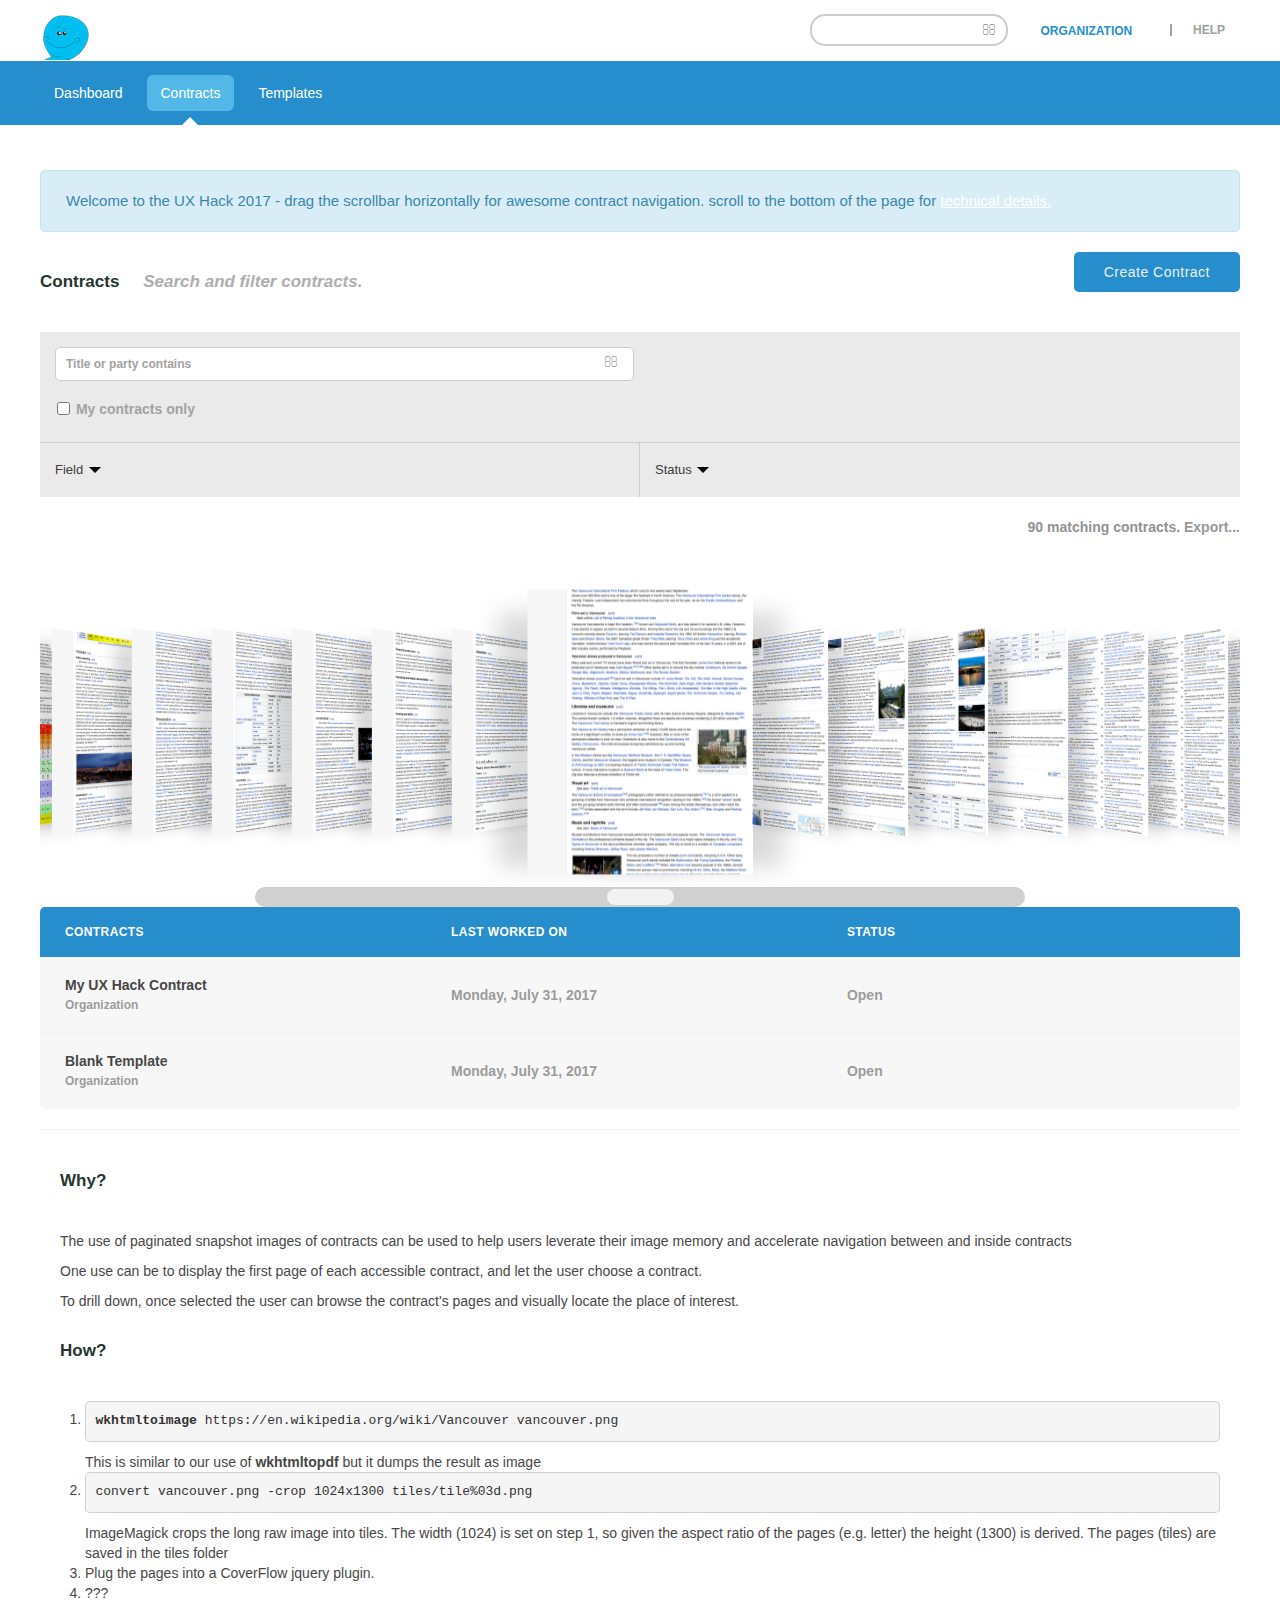
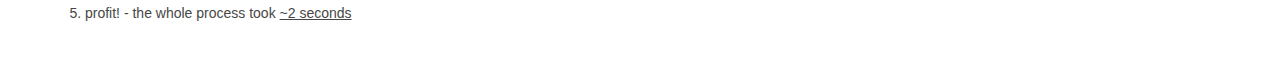
==== commit d913e23d: "meeseeks" ====
--- a/contracts.html
+++ b/contracts.html
@@ -47,7 +47,7 @@
 <div class="navbar navbar-top">
 <div class="navbar-inner">
 <div class="container-fluid">
-<a class="brand" href="https://clm-test.coupadev.com/"><img alt="Coupa Contract Collaboration" src="./contracts_files/poopfish.png"></a>
+<a class="brand" href="https://clm-test.coupadev.com/"><img alt="Coupa Contract Collaboration" src="./contracts_files/meeseeks.png"></a>
 <div class="pull-right">
 <ul class="nav">
 <li>
